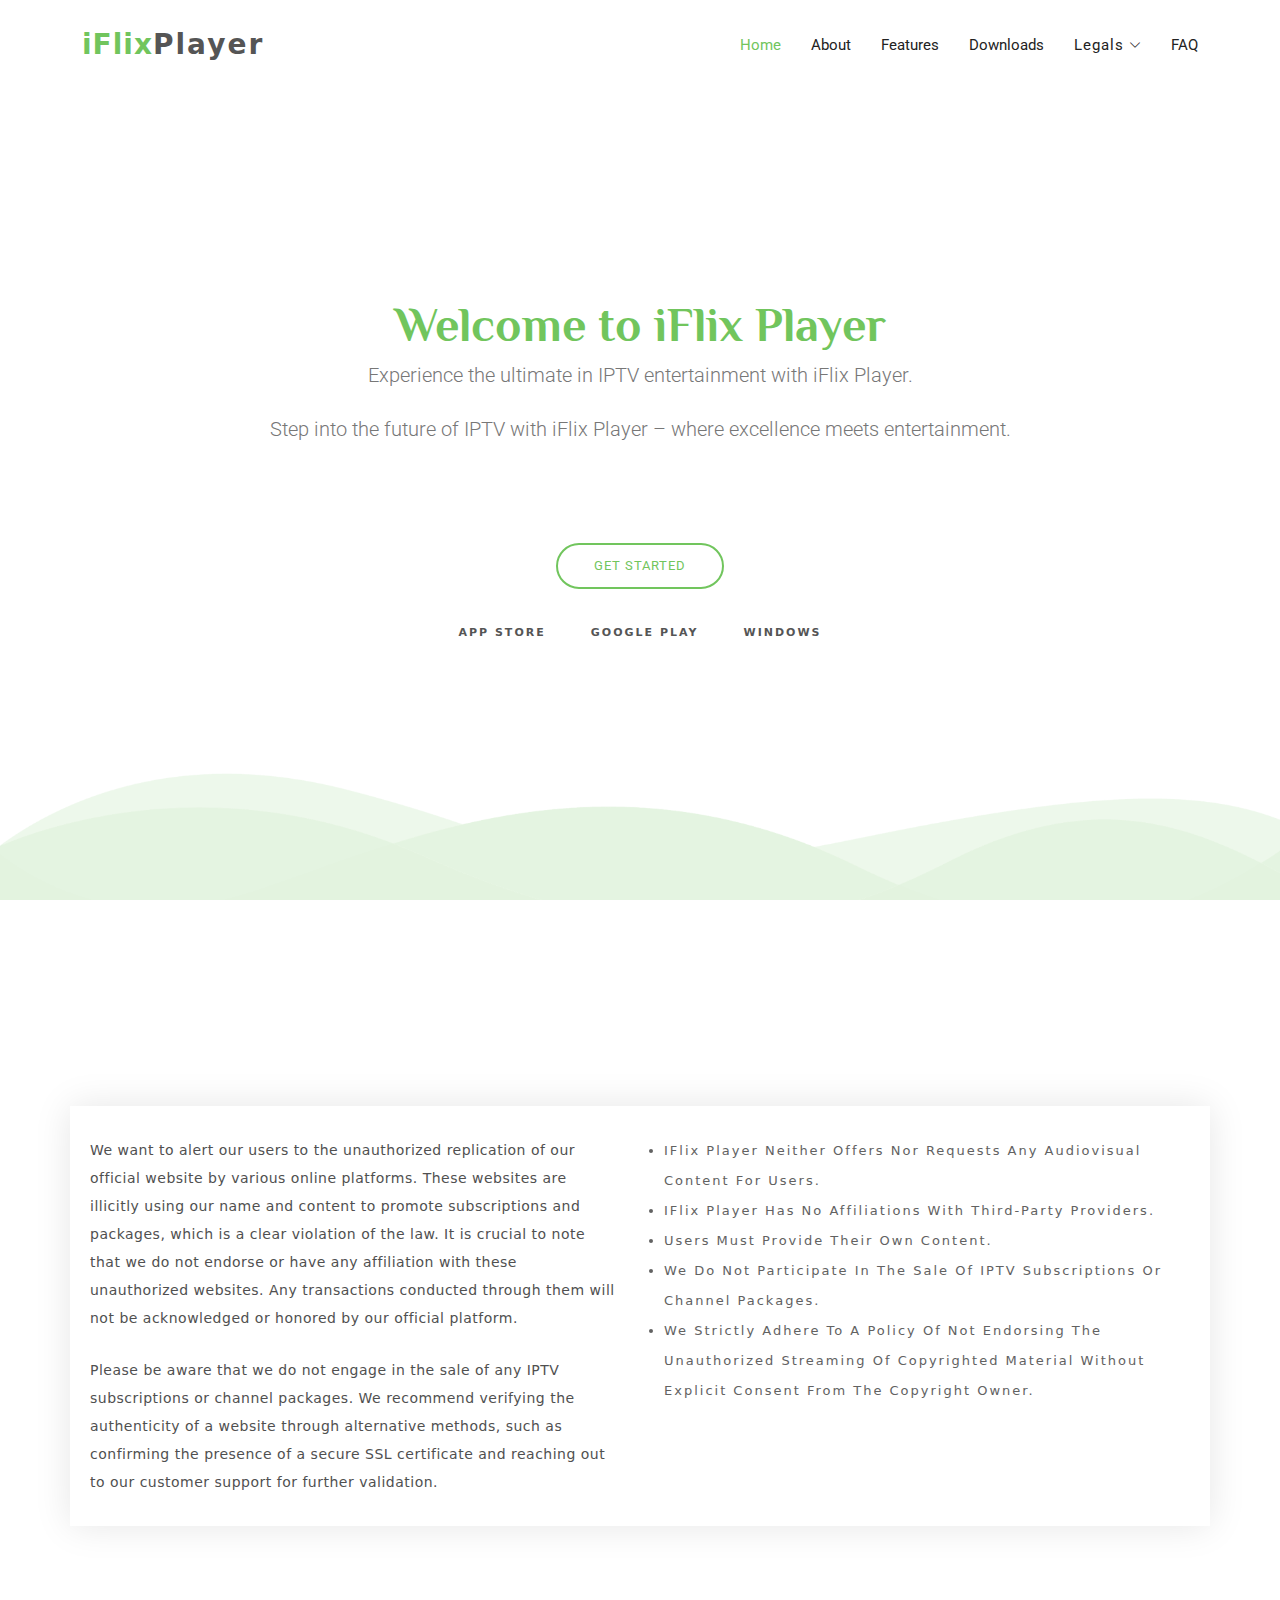
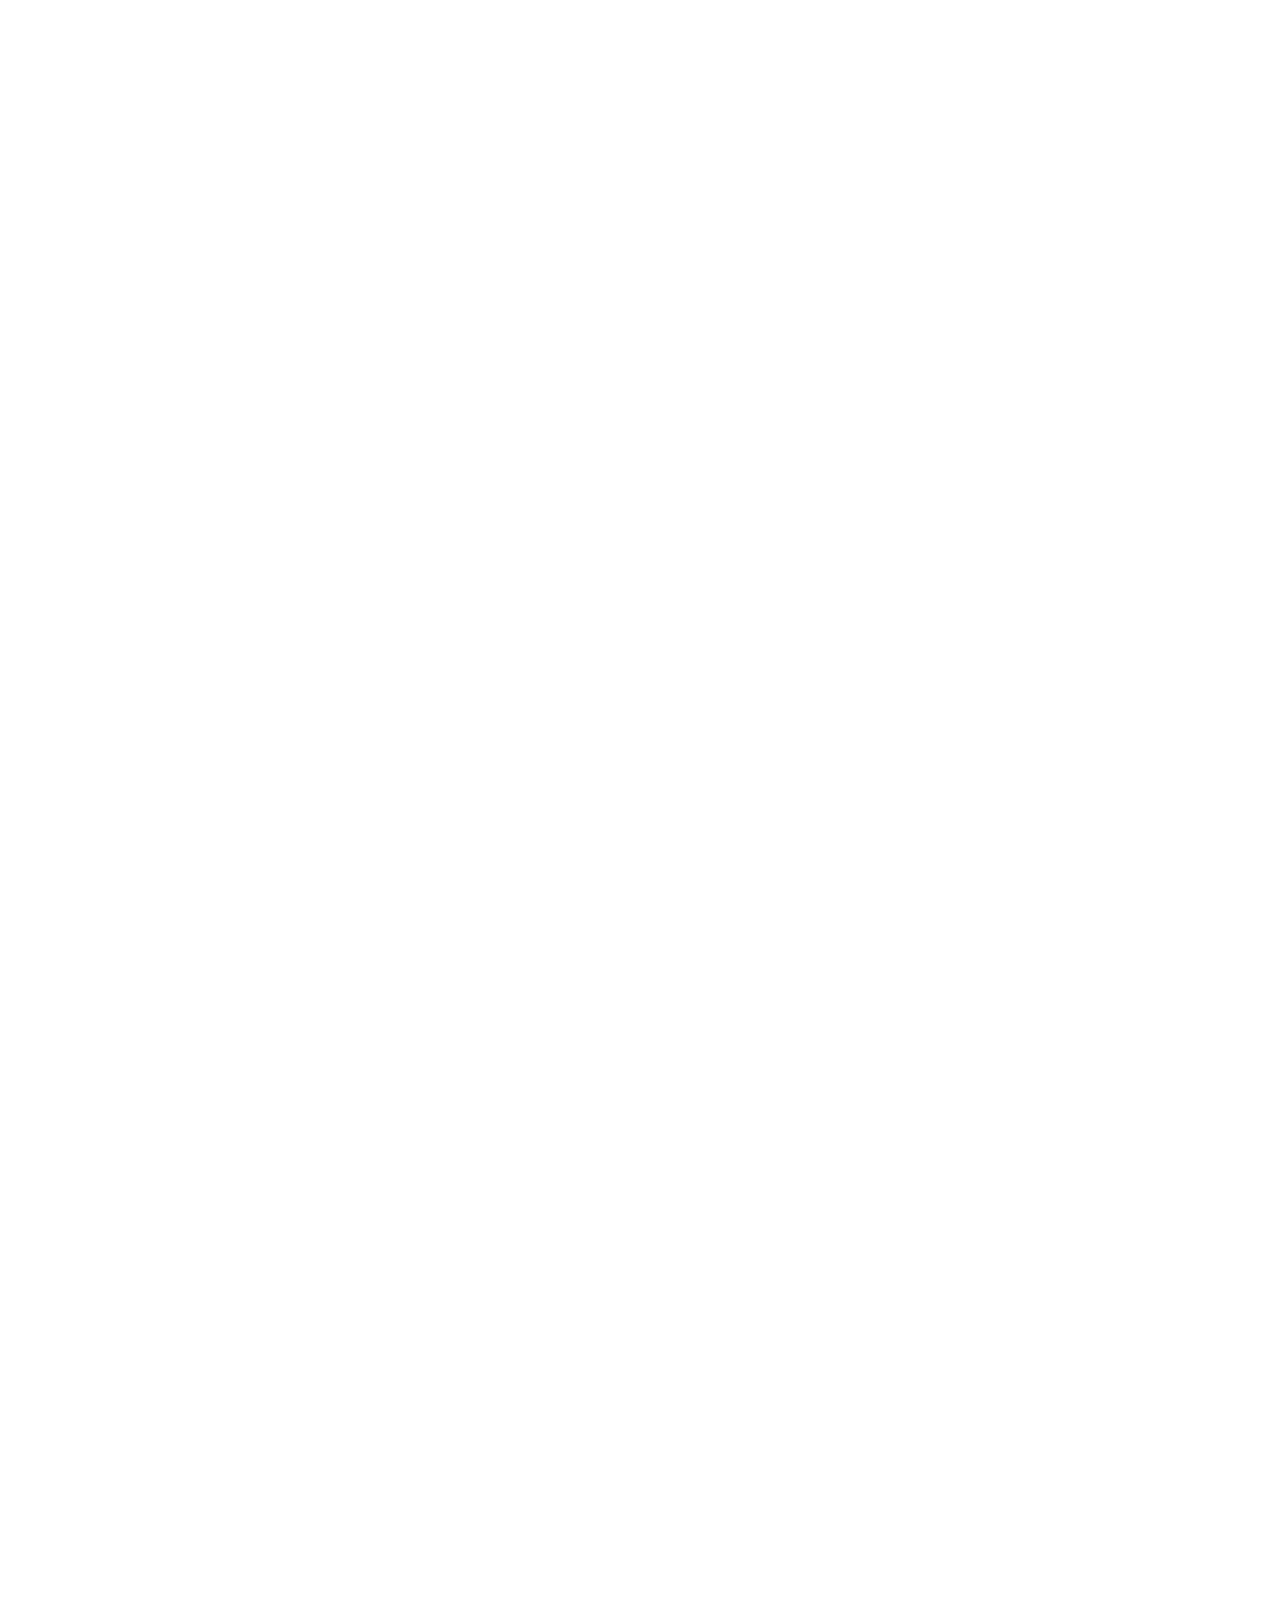
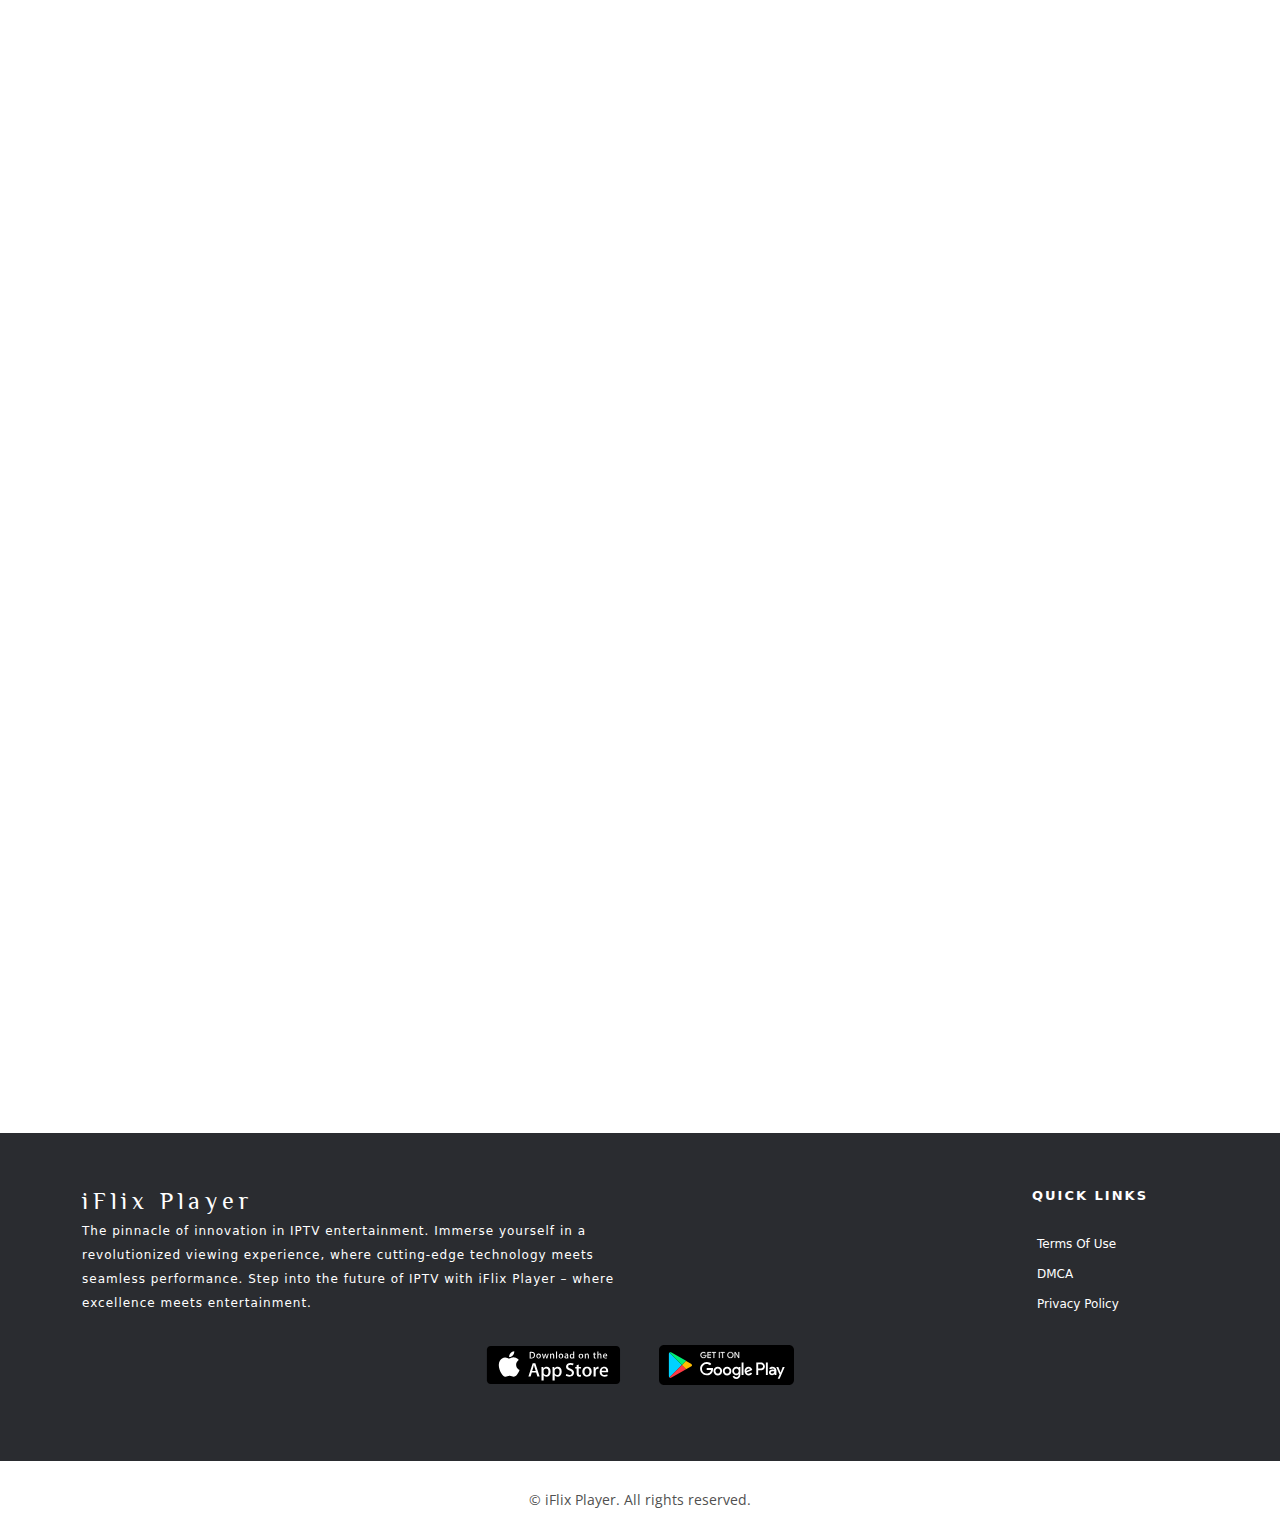
==== index.html @ ddbfe163 "initial" ====
<!DOCTYPE html>
<html lang="en">

<head>
  <meta charset="utf-8">
  <meta content="width=device-width, initial-scale=1.0" name="viewport">

  <title>iFlix Player</title>
  <meta content="" name="description">
  <meta content="iFlix Player, iStream" name="keywords">

  <!-- Favicons -->
  <link href="assets/img/favicon.png" rel="icon">
  <link href="assets/img/apple-touch-icon.png" rel="apple-touch-icon">

  <!-- Google Fonts -->
  <link
    href="https://fonts.googleapis.com/css?family=Open+Sans:300,300i,400,400i,700,700i|Roboto:100,300,400,500,700|Philosopher:400,400i,700,700i"
    rel="stylesheet">

  <!-- Vendor CSS Files -->
  <link href="assets/vendor/aos/aos.css" rel="stylesheet">
  <link href="assets/vendor/bootstrap/css/bootstrap.min.css" rel="stylesheet">
  <link href="assets/vendor/bootstrap-icons/bootstrap-icons.css" rel="stylesheet">
  <link href="assets/vendor/glightbox/css/glightbox.min.css" rel="stylesheet">
  <link href="assets/vendor/swiper/swiper-bundle.min.css" rel="stylesheet">


  <!-- Template Main CSS File -->
  <link href="assets/css/style.css" rel="stylesheet">
  <link href="assets/css/faq.css" rel="stylesheet">
  <link href="assets/css/download_button.css" rel="stylesheet">
  <link href="assets/css/disclaimer.css" rel="stylesheet">

  <!-- =======================================================
  * Template Name: iFlix Player
  * Updated: Sep 18 2023 with Bootstrap v5.3.2
  * Template URL: https://bootstrapmade.com/iFlix Player-bootstrap-landing-page-template/
  * Author: BootstrapMade.com
  * License: https://bootstrapmade.com/license/
  ======================================================== -->
</head>

<body>

  <!-- ======= Header ======= -->
  <header id="header" class="header fixed-top d-flex align-items-center">
    <div class="container d-flex align-items-center justify-content-between">

      <div id="logo">
        <h1><a href="index.html"><span>iFlix</span>Player</a></h1>
        <!-- Uncomment below if you prefer to use an image logo -->
        <!-- <a href="index.html"><img src="assets/img/logo.png" alt="" title="" /></a>-->
      </div>

      <nav id="navbar" class="navbar">
        <ul>
          <li><a class="nav-link scrollto active" href="#hero">Home</a></li>
          <li><a class="nav-link scrollto" href="#about-us">About</a></li>
          <li><a class="nav-link scrollto" href="#features">Features</a></li>
          <li><a class="nav-link scrollto" href="#downloads">Downloads</a></li>
          <li class="dropdown"><a href="#"><span>Legals</span> <i class="bi bi-chevron-down"></i></a>
            <ul>
              <li><a href="legal/terms.html">Terms and Conditions</a></li>
              <!-- <li class="dropdown"><a href="#"><span>Deep Drop Down</span> <i class="bi bi-chevron-right"></i></a>
                <ul>
                  <li><a href="#">Deep Drop Down 1</a></li>
                  <li><a href="#">Deep Drop Down 2</a></li>
                  <li><a href="#">Deep Drop Down 3</a></li>
                  <li><a href="#">Deep Drop Down 4</a></li>
                  <li><a href="#">Deep Drop Down 5</a></li>
                </ul>
              </li> -->
              <li><a href="legal/dmca.html">DMCA</a></li>
              <li><a href="legal/privacy_policy.html">Privacy Policy</a></li>
            </ul>
          </li>
          <li><a class="nav-link scrollto" href="#FAQs">FAQ</a></li>
        </ul>
        <i class="bi bi-list mobile-nav-toggle"></i>
      </nav><!-- .navbar -->

    </div>
  </header><!-- End Header -->

  <!-- ======= Hero Section ======= -->
  <section id="hero">
    <div class="hero-container" data-aos="fade-in">
      <h1>Welcome to iFlix Player</h1>
      <h2>Experience the ultimate in IPTV entertainment with iFlix Player.<br></h2>
      <!-- <img src="assets/img/hero-img.png" alt="Hero Imgs" data-aos="zoom-out" data-aos-delay="100"> -->
      <h2>Step into the future of IPTV with iFlix Player – where excellence meets entertainment.</h2>
      <br><br><br>
      <a href="#get-started" class="btn-get-started scrollto">Get Started</a>
      <div class="btns">
        <a href="#"><i class="fa fa-apple fa-3x"></i> App Store</a>
        <a href="#"><i class="fa fa-play fa-3x"></i> Google Play</a>
        <a href="#"><i class="fa fa-windows fa-3x"></i> windows</a>
      </div>
    </div>
  </section><!-- End Hero Section -->

  

  <main id="main">

<!-- ======= Disclaimer Section ======= -->
<section id="disclaimer" class="padd-section text-center">

  <div class="container" data-aos="fade-up">
    <div class="section-title text-center">

      <h2>DISCLAIMER</h2>

    </div>
  </div>

  <div class="container">
    <div class="row">

      <div class="w-full grid grid-cols-1 gap-5 md:grid-cols-2 lg:mt-8 dis1-block"  style="text-align: left;">
        <div>

          <!-- <img src="assets/img/svg/planet.svg" alt="img"> -->
          <p>We want to alert our users to the unauthorized replication of our official website by various online platforms. These websites are illicitly using our name and content to promote subscriptions and packages, which is a clear violation of the law. It is crucial to note that we do not endorse or have any affiliation with these unauthorized websites. Any transactions conducted through them will not be acknowledged or honored by our official platform.</p>
          <br>
          <p>
            <b>Please be aware that we do not engage in the sale of any IPTV subscriptions or channel packages. We recommend verifying the authenticity of a website through alternative methods, such as confirming the presence of a secure SSL certificate and reaching out to our customer support for further validation.</b>
          </p>

        </div>
        <div>

          <!-- <img src="assets/img/svg/planet.svg" alt="img"> -->
          <ul style="list-style: disc;">       
            <li>iFlix Player neither offers nor requests any audiovisual content for users.</li>
            <li>iFlix Player has no affiliations with third-party providers.           </li>
            <li>Users must provide their own content.</li>
            <li>We do not participate in the sale of IPTV subscriptions or Channel Packages.</li>
            <li>We strictly adhere to a policy of not endorsing the unauthorized streaming of copyrighted material without explicit consent from the copyright owner.</li>
          </ul>
        </div>
        
      </div>
      <!-- <div class="col-md-6 col-lg-6" data-aos="zoom-in" data-aos-delay="200">
        
      </div> -->

    </div>
  </div>

</section>
<!-- End Disclaimer Section -->
    





    <!-- ======= Get Started Section ======= -->
    <section id="get-started" class="padd-section text-center">

      <div class="container" data-aos="fade-up">
        <div class="section-title text-center">

          <h2>Why iFlix Player</h2>
          <p class="separator">Know why we are the Best in the business</p>

        </div>
      </div>

      <div class="container">
        <div class="row">

          <div class="col-md-6 col-lg-4" data-aos="zoom-in" data-aos-delay="100">
            <div class="feature-block">

              <img src="assets/img/svg/cloud.svg" alt="img">
              <h4>Cross-Platform</h4>
              <p>
                Seamlessly transition between devices with iFlix Player's cross-platform compatibility. Whether on your android or IOS, enjoy the convenience of accessing your IPTV content across a spectrum of devices.</p>

            </div>
          </div>

          <div class="col-md-6 col-lg-4" data-aos="zoom-in" data-aos-delay="200">
            <div class="feature-block">

              <img src="assets/img/svg/planet.svg" alt="img">
              <h4>user friendly interface</h4>
              <p>Tailored for effortless navigation and intuitive controls, our app ensures a seamless and enjoyable IPTV experience for users of all levels, making entertainment truly accessible at your fingertips.</p>

            </div>
          </div>

          <div class="col-md-6 col-lg-4" data-aos="zoom-in" data-aos-delay="300">
            <div class="feature-block">

              <img src="assets/img/svg/asteroid.svg" alt="img">
              <h4>Fast and Reliable</h4>
              <p>Enjoy swift access to your favorite content and seamless streaming, ensuring a consistently fast and dependable entertainment journey that never compromises on performance.</p>

            </div>
          </div>

        </div>
      </div>

    </section>
    <!-- End Get Started Section -->

    <!-- ======= About Us Section ======= -->
    <!-- <section id="about-us" class="about-us padd-section">
      <div class="container" data-aos="fade-up">
        <div class="row justify-content-center">

          <div class="col-md-5 col-lg-3">
            <img src="assets/img/about-img.png" alt="About" data-aos="zoom-in" data-aos-delay="100">
          </div>

          <div class="col-md-7 col-lg-5">
            <div class="about-content" data-aos="fade-left" data-aos-delay="100">

              <h2><span>iFlix Player</span>UI Design Mobile </h2>
              <p>Consectetur adipiscing elit, sed do eiusmod tempor incididunt ut labore et dolore magna aliqua. Ut enim
                ad minim veniam, quis nostrud exercitation ullamco laboris nisi ut aliquip ex ea commodo consequat
              </p>

              <ul class="list-unstyled">
                <li><i class="vi bi-chevron-right"></i>Creative Design</li>
                <li><i class="vi bi-chevron-right"></i>Retina Ready</li>
                <li><i class="vi bi-chevron-right"></i>Easy to Use</li>
                <li><i class="vi bi-chevron-right"></i>Unlimited Features</li>
                <li><i class="vi bi-chevron-right"></i>Unlimited Features</li>
              </ul>

            </div>
          </div>

        </div>
      </div>
    </section> -->
    <!-- End About Us Section -->

    <!-- ======= Features Section ======= -->
    <section id="features" class="padd-section text-center">

      <div class="container" data-aos="fade-up">
        <div class="section-title text-center">
          <h2>Features</h2>
          <p class="separator">Discover why iFlix Player stands out as the premier choice for your IPTV needs.</p>
        </div>

        <div class="row" data-aos="fade-up" data-aos-delay="100">

          <div class="col-md-6 col-lg-3">
            <div class="feature-block">
              <img src="assets/img/svg/paint-palette.svg" alt="img">
              <h4>creative design</h4>
              <p>Immerse yourself in the epitome of creativity with iFlix Player's innovative and visually stunning design, enhancing your IPTV experience with a touch of aesthetic brilliance.</p>
            </div>
          </div>

          <div class="col-md-6 col-lg-3">
            <div class="feature-block">
              <img src="assets/img/svg/design-tool.svg" alt="img">
              <h4>User-Friendly Interface</h4>
              <p>Designed with user-friendly interfaces and intuitive controls to ensure that navigating through your favorite IPTV content is effortlessly enjoyable for users of all levels.</p>
            </div>
          </div>

          <div class="col-md-6 col-lg-3">
            <div class="feature-block">
              <img src="assets/img/svg/asteroid.svg" alt="img">
              <h4>Master Search</h4>
              <p>Unleash the power of convenience with iFlix Player's Master Search feature, empowering users to effortlessly discover and access their preferred IPTV content with precision.</p>
            </div>
          </div>

          <div class="col-md-6 col-lg-3">
            <div class="feature-block">
              <img src="assets/img/svg/asteroid.svg" alt="img">
              <h4>Parental Control</h4>
              <p>
                Allowing users to tailor their IPTV experience by managing and securing content access, ensuring a safe and family-friendly viewing environment.</p>
            </div>
          </div>

          <div class="col-md-6 col-lg-3">
            <div class="feature-block">
              <img src="assets/img/svg/cloud-computing.svg" alt="img">
              <h4>Auto-Resume</h4>
              <p>Ensuring seamless transitions and picking up right where you left off, making your IPTV journey effortlessly continuous and hassle-free.</p>
            </div>
          </div>

          <div class="col-md-6 col-lg-3">
            <div class="feature-block">
              <img src="assets/img/svg/pixel.svg" alt="img">
              <h4>Perfect updates</h4>
              <p>Elevate your IPTV experience as we continuously enhance features, performance.</p>
            </div>
          </div>

          <div class="col-md-6 col-lg-3">
            <div class="feature-block">
              <img src="assets/img/svg/code.svg" alt="img">
              <h4>Security and Privacy</h4>
              <p>Our app prioritizes the protection of your personal information, ensuring a secure and private environment for your viewing pleasure.</p>
            </div>
          </div>
          
          <div class="col-md-6 col-lg-3">
            <div class="feature-block">
              <img src="assets/img/svg/code.svg" alt="img">
              <h4>Download/Offline</h4>
              <p>Effortlessly save your favorite IPTV content for offline enjoyment, putting you in control of your entertainment anytime, anywhere.</p>
            </div>
          </div>

        </div>
      </div>
    </section>
    <!-- End Features Section -->

    <!-- ======= Screenshots Section ======= -->
    <!-- <section id="screenshots" class="padd-section text-center">

      <div class="container" data-aos="fade-up">
        <div class="section-title text-center">
          <h2>App Gallery</h2>
          <p class="separator">Integer cursus bibendum augue ac cursus .</p>
        </div>

        <div class="screens-slider swiper">
          <div class="swiper-wrapper align-items-center">
            <div class="swiper-slide"><img src="assets/img/screen/1.jpg" class="img-fluid" alt=""></div>
            <div class="swiper-slide"><img src="assets/img/screen/2.jpg" class="img-fluid" alt=""></div>
            <div class="swiper-slide"><img src="assets/img/screen/3.jpg" class="img-fluid" alt=""></div>
            <div class="swiper-slide"><img src="assets/img/screen/4.jpg" class="img-fluid" alt=""></div>
            <div class="swiper-slide"><img src="assets/img/screen/5.jpg" class="img-fluid" alt=""></div>
            <div class="swiper-slide"><img src="assets/img/screen/6.jpg" class="img-fluid" alt=""></div>
            <div class="swiper-slide"><img src="assets/img/screen/7.jpg" class="img-fluid" alt=""></div>
            <div class="swiper-slide"><img src="assets/img/screen/8.jpg" class="img-fluid" alt=""></div>
          </div>
          <div class="swiper-pagination"></div>
        </div>
      </div>

    </section> -->
    <!-- End Screenshots Section -->

    <!-- ======= Download Section ======= -->
    <section id="downloads" class="text-center">
      <div class="container-fluid container-full" data-aos="zoom-in">
        <div class="section-title text-center">
          <h2>DOWNLOADS</h2>
        </div>
        <main class=os_iOS-or-os_Android>


          <section class=btns_cnt-downloads>

            
              
        

            

            <a class=dwnld_lnk-apple href="">
              <div class="feature-block">
                <img src="assets/img/app-store.png" alt="img" width="110" height="110">
                <h4>IOS</h4>
              </div>
            </a>

            <a class=dwnld_lnk-android href="">
              <div class="feature-block">
                <img src="assets/img/game.png" alt="img" width="110" height="110" >
                <h4>Android</h4>
              </div>
            </a>

          </section>
        </main>

        <svg class=visually-hidden id=buttons-appStore-googlePlay>
          <defs>

            <symbol id="btn_appStore" width="135" height="40" fill="#FFF" viewBox="0 0 135 40">

              <path fill="#000"
                d="M134.03 35.27c0 2.1-1.7 3.83-3.83 3.83H4.73C2.6 39.1.9 37.38.9 35.27V4.72C.9 2.62 2.6.9 4.72.9H130.2c2.12 0 3.83 1.7 3.83 3.83v30.54z">
              </path>

              <path
                d="M30.13 19.78c-.03-3.22 2.64-4.8 2.76-4.86-1.53-2.2-3.87-2.5-4.7-2.53-1.96-.23-3.87 1.16-4.87 1.16-1.03 0-2.57-1.16-4.23-1.12-2.13.03-4.13 1.27-5.23 3.2-2.27 3.9-.58 9.68 1.6 12.85 1.08 1.54 2.35 3.3 4 3.22 1.63-.07 2.24-1.04 4.2-1.04 1.95 0 2.52 1.03 4.2 1 1.75-.04 2.85-1.57 3.9-3.14 1.25-1.78 1.76-3.53 1.78-3.62-.04-.02-3.4-1.3-3.42-5.16zm-3.2-9.48c.87-1.1 1.47-2.57 1.3-4.08-1.26.05-2.84.87-3.75 1.94-.8.94-1.53 2.5-1.34 3.94 1.42.1 2.88-.72 3.8-1.8zM53.65 31.5h-2.28l-1.24-3.9H45.8l-1.18 3.9h-2.2l4.27-13.3h2.63l4.3 13.3zm-3.9-5.55l-1.12-3.47c-.12-.35-.34-1.2-.67-2.5h-.04c-.13.56-.34 1.4-.63 2.5l-1.13 3.48h3.58zm14.9.65c0 1.62-.43 2.9-1.3 3.86-.8.84-1.78 1.26-2.95 1.26-1.27 0-2.17-.45-2.73-1.36h-.04v5.05H55.5V25.1c0-1.03-.03-2.08-.08-3.16h1.88l.12 1.53h.04c.7-1.15 1.8-1.72 3.23-1.72 1.12 0 2.06.46 2.82 1.35.75.9 1.13 2.08 1.13 3.54zm-2.16.07c0-.94-.23-1.7-.65-2.3-.46-.65-1.08-.96-1.86-.96-.53 0-1 .2-1.44.54-.43.35-.7.8-.84 1.37-.06.28-.1.5-.1.66v1.6c0 .7.22 1.3.65 1.77s.98.72 1.66.72c.8 0 1.43-.3 1.88-.92.46-.62.68-1.44.68-2.45zm13.2-.07c0 1.62-.44 2.9-1.33 3.86-.78.84-1.77 1.26-2.94 1.26-1.26 0-2.17-.45-2.72-1.36h-.02v5.05h-2.13V25.1c0-1.03-.03-2.08-.08-3.16h1.87l.12 1.53h.04c.7-1.15 1.78-1.72 3.23-1.72 1.13 0 2.08.46 2.84 1.35.75.9 1.13 2.08 1.13 3.54zm-2.17.07c0-.94-.2-1.7-.64-2.3-.48-.65-1.1-.96-1.87-.96-.53 0-1 .2-1.43.54-.42.35-.7.8-.83 1.37-.07.28-.1.5-.1.66v1.6c0 .7.2 1.3.64 1.77.45.48 1 .72 1.7.72.8 0 1.42-.3 1.87-.92.44-.62.67-1.44.67-2.45zm14.5 1.1c0 1.13-.4 2.05-1.17 2.77-.87.77-2.08 1.16-3.63 1.16-1.43 0-2.58-.28-3.45-.83l.5-1.78c.93.55 1.96.83 3.08.83.8 0 1.43-.18 1.88-.54.44-.37.67-.86.67-1.46 0-.54-.17-1-.54-1.37-.36-.37-.98-.7-1.83-1.03-2.33-.87-3.5-2.14-3.5-3.8 0-1.1.4-2 1.23-2.7.8-.7 1.9-1.05 3.26-1.05 1.22 0 2.22.2 3.03.62L87 20.37c-.76-.4-1.6-.6-2.55-.6-.75 0-1.34.17-1.76.54-.38.35-.55.75-.55 1.23 0 .52.2.96.6 1.3.36.32 1 .66 1.94 1.03 1.14.46 2 1 2.52 1.62.54.6.8 1.38.8 2.3zm7.07-4.27h-2.36v4.67c0 1.18.4 1.77 1.24 1.77.38 0 .7-.03.95-.1l.06 1.62c-.44.16-1 .24-1.68.24-.84 0-1.5-.26-1.98-.77-.47-.5-.7-1.38-.7-2.6V23.5h-1.4v-1.6h1.4v-1.74l2.1-.63v2.4h2.34v1.6zm10.6 3.13c0 1.47-.43 2.68-1.27 3.63-.9.97-2.06 1.46-3.52 1.46-1.4 0-2.5-.47-3.34-1.4s-1.26-2.1-1.26-3.53c0-1.5.42-2.73 1.3-3.68.85-.94 2-1.42 3.47-1.42 1.4 0 2.54.48 3.4 1.4.8.92 1.22 2.1 1.22 3.53zm-2.22.07c0-.9-.2-1.65-.57-2.28-.43-.77-1.07-1.15-1.9-1.15-.85 0-1.5.38-1.95 1.15-.4.63-.57 1.4-.57 2.32 0 .88.18 1.64.57 2.27.46.8 1.1 1.17 1.93 1.17.82 0 1.46-.4 1.92-1.17.38-.65.58-1.42.58-2.3zm9.14-2.92c-.2-.04-.44-.06-.67-.06-.75 0-1.33.3-1.74.85-.33.5-.5 1.14-.5 1.9v5.03h-2.14l.02-6.57c0-1.1-.03-2.1-.08-3.02h1.84l.08 1.86h.06c.23-.64.58-1.14 1.07-1.53.47-.34.98-.5 1.54-.5.17 0 .35 0 .5.03v2.03zm9.54 2.47c0 .38-.03.7-.08.97h-6.4c.03.95.34 1.67.93 2.17.56.43 1.26.65 2.1.65.96 0 1.8-.15 2.6-.45l.33 1.5c-.9.38-1.98.58-3.2.58-1.5 0-2.67-.44-3.52-1.3-.84-.9-1.26-2.06-1.26-3.54 0-1.44.4-2.65 1.18-3.6.84-1.03 1.96-1.55 3.37-1.55 1.37 0 2.42.5 3.13 1.52.57.82.86 1.82.86 3.02zm-2.04-.55c.02-.63-.12-1.18-.4-1.64-.38-.6-.95-.9-1.7-.9-.7 0-1.27.3-1.7.88-.36.46-.57 1-.64 1.66h4.44zM49.05 10c0 1.2-.35 2.07-1.06 2.67-.67.55-1.6.82-2.8.82-.6 0-1.1-.05-1.53-.1V7c.55-.1 1.15-.13 1.8-.13 1.15 0 2 .25 2.6.74.64.57.97 1.37.97 2.4zm-1.1.04c0-.76-.2-1.35-.6-1.76-.42-.4-1-.6-1.78-.6-.33 0-.6 0-.85.06v4.9l.7.02c.8 0 1.43-.23 1.87-.67s.64-1.1.64-1.97zm6.95 1c0 .72-.2 1.32-.6 1.78-.45.48-1.02.72-1.74.72-.7 0-1.24-.23-1.65-.7-.4-.45-.6-1.03-.6-1.72 0-.73.2-1.33.64-1.8s1-.7 1.7-.7 1.26.23 1.68.7c.4.44.6 1 .6 1.72zm-1.08.03c0-.43-.1-.8-.28-1.12-.22-.37-.53-.56-.94-.56-.42 0-.74.17-.96.54-.2.3-.28.7-.28 1.14 0 .43.1.8.28 1.1.23.4.54.57.95.57.4 0 .7-.2.92-.57.2-.32.3-.7.3-1.13zm8.95-2.35l-1.48 4.7h-.98l-.6-2.03c-.17-.54-.3-1.04-.4-1.55-.1.52-.23 1.03-.4 1.53l-.64 2.03h-.98l-1.38-4.7H57l.55 2.24c.12.53.23 1.03.32 1.5.1-.38.22-.88.4-1.5l.67-2.24h.86l.64 2.2c.15.54.28 1.06.38 1.55h.02c.08-.48.18-1 .32-1.55l.58-2.2h1.02zm5.43 4.7h-1.05v-2.7c0-.82-.32-1.23-.95-1.23-.3 0-.56.1-.76.32-.2.23-.3.5-.3.8v2.8H64.1v-3.36c0-.42 0-.87-.03-1.35H65l.04.74h.03c.12-.22.3-.4.54-.56.3-.2.6-.28.97-.28.44 0 .8.14 1.1.43.36.35.54.87.54 1.56v2.82zm2.9 0h-1.06V6.57h1.05v6.87zm6.16-2.38c0 .72-.2 1.32-.62 1.78-.44.48-1 .72-1.73.72-.67 0-1.22-.23-1.63-.7-.4-.45-.62-1.03-.62-1.72 0-.73.2-1.33.64-1.8s1-.7 1.7-.7 1.25.23 1.67.7c.4.44.6 1 .6 1.72zm-1.1.03c0-.43-.08-.8-.27-1.12-.24-.37-.55-.56-.96-.56-.42 0-.74.17-.96.54-.2.3-.3.7-.3 1.14 0 .43.1.8.3 1.1.22.4.53.57.94.57.4 0 .7-.2.94-.57.2-.32.3-.7.3-1.13zm6.17 2.36h-.94l-.1-.54h-.03c-.32.4-.78.63-1.38.63-.45 0-.8-.14-1.08-.43-.25-.24-.37-.57-.37-.95 0-.57.24-1 .72-1.32.5-.3 1.16-.45 2.04-.44v-.1c0-.63-.32-.94-.97-.94-.47 0-.88.12-1.23.35l-.2-.7c.43-.25.97-.4 1.6-.4 1.24 0 1.86.66 1.86 1.96v1.74c0 .48.02.85.07 1.13zm-1.1-1.62v-.7c-1.14-.02-1.72.3-1.72.95 0 .24.08.43.2.55.15.1.33.17.53.17.23 0 .45-.07.64-.2.2-.16.32-.35.37-.57v-.2zm7.05 1.63h-.93l-.04-.75c-.3.57-.8.86-1.53.86-.57 0-1.04-.22-1.4-.67s-.58-1.02-.58-1.73c0-.77.2-1.4.6-1.86.4-.44.88-.66 1.46-.66.63 0 1.08.22 1.33.64v-2.7h1.06v5.6c0 .46 0 .88.03 1.27zm-1.08-1.98v-.8c0-.13 0-.24-.03-.32-.06-.25-.2-.46-.38-.64-.2-.2-.45-.27-.7-.27-.4 0-.7.15-.94.46-.22.3-.34.7-.34 1.2 0 .45.1.83.32 1.12.23.3.54.47.92.47.34 0 .62-.14.83-.4.2-.24.3-.53.3-.87zm10.05-.4c0 .7-.2 1.3-.62 1.77-.44.48-1 .72-1.73.72-.7 0-1.24-.23-1.65-.7-.4-.45-.62-1.03-.62-1.72 0-.73.2-1.33.64-1.8s1-.7 1.7-.7 1.26.23 1.68.7c.4.44.6 1 .6 1.72zm-1.1.02c0-.43-.08-.8-.27-1.12-.22-.37-.53-.56-.94-.56-.42 0-.74.17-.96.54-.2.3-.28.7-.28 1.14 0 .43.1.8.28 1.1.23.4.54.57.95.57.4 0 .7-.2.94-.57.2-.32.3-.7.3-1.13zm6.73 2.36h-1.04v-2.7c0-.83-.32-1.24-.96-1.24-.3 0-.56.1-.75.32s-.3.5-.3.8v2.8H98.8v-3.36c0-.42-.02-.87-.05-1.35h.92l.05.74h.03c.12-.22.3-.4.54-.56.27-.2.6-.28.93-.28.44 0 .8.14 1.1.43.36.35.54.87.54 1.56v2.82zm7.06-3.93h-1.16v2.3c0 .58.2.87.6.87.2 0 .36-.02.48-.05l.03.8c-.23.07-.5.1-.84.1-.4 0-.73-.12-.97-.37s-.36-.67-.36-1.27V9.5h-.68v-.78h.68v-.87l1.03-.3v1.17h1.16v.78zm5.54 3.93h-1.05v-2.68c0-.84-.3-1.26-.94-1.26-.5-.03-.84.22-1 .7-.06.1-.07.24-.07.4v2.82h-1.05V6.56h1.04V9.4h.02c.33-.52.8-.78 1.4-.78.45 0 .8.14 1.1.43.35.35.52.88.52 1.58v2.8zm5.72-2.58c0 .2 0 .35-.03.48h-3.15c.02.46.17.82.46 1.06.27.2.6.3 1.03.3.48 0 .9-.06 1.3-.2l.15.72c-.44.2-.97.3-1.58.3-.73 0-1.3-.22-1.72-.65-.42-.43-.62-1-.62-1.74 0-.7.2-1.3.58-1.77.4-.5.96-.76 1.66-.76.67 0 1.2.27 1.54.77.27.4.4.9.4 1.48zm-1-.27c0-.3-.05-.58-.2-.8-.18-.3-.46-.44-.83-.44-.34 0-.62.14-.83.43-.18.22-.28.5-.32.8h2.2z">
              </path>
            </symbol>

            <symbol id="btn_googlePlay" viewBox="0 0 135 40">

              <path d="M130 40H5c-2.8 0-5-2.2-5-5V5c0-2.8 2.2-5 5-5h125c2.8 0 5 2.2 5 5v30c0 2.7-2.2 5-5 5z"></path>

              <path style="fill:#fff;stroke:#fff;stroke-width:0.2;stroke-miterlimit:10;"
                d="M47.4 10.2c0 .8-.2 1.5-.7 2-.6.6-1.3.9-2.2.9s-1.6-.3-2.2-.9c-.6-.6-.9-1.3-.9-2.2s.3-1.6.9-2.2c.6-.6 1.3-.9 2.2-.9.4 0 .8.1 1.2.3.4.2.7.4.9.7l-.5.5c-.4-.5-.9-.7-1.6-.7-.6 0-1.2.2-1.6.7-.5.4-.7 1-.7 1.7s.2 1.3.7 1.7 1 .7 1.6.7c.7 0 1.2-.2 1.7-.7.3-.3.5-.7.5-1.2h-2.2v-.7h2.9v.3zM52 7.7h-2.7v1.9h2.5v.7h-2.5v1.9H52v.8h-3.5V7H52v.7zm3.3 5.3h-.8V7.7h-1.7V7H57v.7h-1.7V13zm4.6 0V7h.8v6h-.8zm4.2 0h-.8V7.7h-1.7V7h4.1v.7H64l.1 5.3zm9.5-.8c-.6.6-1.3.9-2.2.9-.9 0-1.6-.3-2.2-.9s-.9-1.3-.9-2.2.3-1.6.9-2.2 1.3-.9 2.2-.9c.9 0 1.6.3 2.2.9s.9 1.3.9 2.2-.3 1.6-.9 2.2zm-3.8-.5c.4.4 1 .7 1.6.7s1.2-.2 1.6-.7c.4-.4.7-1 .7-1.7s-.2-1.3-.7-1.7c-.4-.4-1-.7-1.6-.7s-1.2.2-1.6.7c-.4.4-.7 1-.7 1.7s.2 1.3.7 1.7zm5.8 1.3V7h.9l2.9 4.7V7h.8v6h-.8l-3.1-4.9V13h-.7z">
              </path>

              <path fill="#fff"
                d="M68.1 21.8c-2.4 0-4.3 1.8-4.3 4.3 0 2.4 1.9 4.3 4.3 4.3s4.3-1.8 4.3-4.3c0-2.6-1.9-4.3-4.3-4.3zm0 6.8c-1.3 0-2.4-1.1-2.4-2.6s1.1-2.6 2.4-2.6 2.4 1 2.4 2.6c0 1.5-1.1 2.6-2.4 2.6zm-9.3-6.8c-2.4 0-4.3 1.8-4.3 4.3 0 2.4 1.9 4.3 4.3 4.3s4.3-1.8 4.3-4.3c0-2.6-1.9-4.3-4.3-4.3zm0 6.8c-1.3 0-2.4-1.1-2.4-2.6s1.1-2.6 2.4-2.6 2.4 1 2.4 2.6c0 1.5-1.1 2.6-2.4 2.6zm-11.1-5.5v1.8H52c-.1 1-.5 1.8-1 2.3-.6.6-1.6 1.3-3.3 1.3-2.7 0-4.7-2.1-4.7-4.8s2.1-4.8 4.7-4.8c1.4 0 2.5.6 3.3 1.3l1.3-1.3c-1.1-1-2.5-1.8-4.5-1.8-3.6 0-6.7 3-6.7 6.6s3.1 6.6 6.7 6.6c2 0 3.4-.6 4.6-1.9 1.2-1.2 1.6-2.9 1.6-4.2 0-.4 0-.8-.1-1.1h-6.2zm45.4 1.4c-.4-1-1.4-2.7-3.6-2.7s-4 1.7-4 4.3c0 2.4 1.8 4.3 4.2 4.3 1.9 0 3.1-1.2 3.5-1.9l-1.4-1c-.5.7-1.1 1.2-2.1 1.2s-1.6-.4-2.1-1.3l5.7-2.4-.2-.5zm-5.8 1.4c0-1.6 1.3-2.5 2.2-2.5.7 0 1.4.4 1.6.9l-3.8 1.6zM82.6 30h1.9V17.5h-1.9V30zm-3-7.3c-.5-.5-1.3-1-2.3-1-2.1 0-4.1 1.9-4.1 4.3s1.9 4.2 4.1 4.2c1 0 1.8-.5 2.2-1h.1v.6c0 1.6-.9 2.5-2.3 2.5-1.1 0-1.9-.8-2.1-1.5l-1.6.7c.5 1.1 1.7 2.5 3.8 2.5 2.2 0 4-1.3 4-4.4V22h-1.8v.7zm-2.2 5.9c-1.3 0-2.4-1.1-2.4-2.6s1.1-2.6 2.4-2.6 2.3 1.1 2.3 2.6-1 2.6-2.3 2.6zm24.4-11.1h-4.5V30h1.9v-4.7h2.6c2.1 0 4.1-1.5 4.1-3.9s-2-3.9-4.1-3.9zm.1 6h-2.7v-4.3h2.7c1.4 0 2.2 1.2 2.2 2.1-.1 1.1-.9 2.2-2.2 2.2zm11.5-1.8c-1.4 0-2.8.6-3.3 1.9l1.7.7c.4-.7 1-.9 1.7-.9 1 0 1.9.6 2 1.6v.1c-.3-.2-1.1-.5-1.9-.5-1.8 0-3.6 1-3.6 2.8 0 1.7 1.5 2.8 3.1 2.8 1.3 0 1.9-.6 2.4-1.2h.1v1h1.8v-4.8c-.2-2.2-1.9-3.5-4-3.5zm-.2 6.9c-.6 0-1.5-.3-1.5-1.1 0-1 1.1-1.3 2-1.3.8 0 1.2.2 1.7.4-.2 1.2-1.2 2-2.2 2zm10.5-6.6l-2.1 5.4h-.1l-2.2-5.4h-2l3.3 7.6-1.9 4.2h1.9l5.1-11.8h-2zm-16.8 8h1.9V17.5h-1.9V30z">
              </path>

              <path fill="#00D2FF" d="M10.4 7.5c-.3.3-.5.8-.5 1.4V31c0 .6.2 1.1.5 1.4l.1.1 12.4-12.4v-.2L10.4 7.5z">
              </path>

              <path fill="#FFBD00" d="M27 24.3l-4.1-4.1v-.3l4.1-4.1.1.1 4.9 2.8c1.4.8 1.4 2.1 0 2.9l-5 2.7z"></path>

              <path fill="#FF3A44" d="M27.1 24.2L22.9 20 10.4 32.5c.5.5 1.2.5 2.1.1l14.6-8.4"></path>

              <path fill="#00F076" d="M27.1 15.8L12.5 7.5c-.9-.5-1.6-.4-2.1.1L22.9 20l4.2-4.2z"></path>

            </symbol>

          </defs>
        </svg>




    </section>
    <!-- End Video Section -->

    <!-- ======= Team Section ======= -->
    <!-- <section id="team" class="padd-section text-center">

      <div class="container" data-aos="fade-up">
        <div class="section-title text-center">

          <h2>Team Member</h2>
          <p class="separator">Integer cursus bibendum augue ac cursus .</p>
        </div>

        <div class="row">

          <div class="col-md-6 col-md-4 col-lg-3" data-aos="zoom-in" data-aos-delay="100">
            <div class="team-block bottom">
              <img src="assets/img/team/1.jpg" class="img-responsive" alt="img">
              <div class="team-content">
                <ul class="list-unstyled">
                  <li><a href="#"><i class="bi bi-facebook"></i></a></li>
                  <li><a href="#"><i class="bi bi-twitter"></i></a></li>
                  <li><a href="#"><i class="bi bi-linkedin"></i></a></li>
                </ul>
                <span>manager</span>
                <h4>Kimberly Tran</h4>
              </div>
            </div>
          </div>

          <div class="col-md-6 col-md-4 col-lg-3" data-aos="zoom-in" data-aos-delay="200">
            <div class="team-block bottom">
              <img src="assets/img/team/2.jpg" class="img-responsive" alt="img">
              <div class="team-content">
                <ul class="list-unstyled">
                  <li><a href="#"><i class="bi bi-facebook"></i></a></li>
                  <li><a href="#"><i class="bi bi-twitter"></i></a></li>
                  <li><a href="#"><i class="bi bi-linkedin"></i></a></li>
                </ul>
                <span>manager</span>
                <h4>Kimberly Tran</h4>
              </div>
            </div>
          </div>

          <div class="col-md-6 col-md-4 col-lg-3" data-aos="zoom-in" data-aos-delay="300">
            <div class="team-block bottom">
              <img src="assets/img/team/3.jpg" class="img-responsive" alt="img">
              <div class="team-content">
                <ul class="list-unstyled">
                  <li><a href="#"><i class="bi bi-facebook"></i></a></li>
                  <li><a href="#"><i class="bi bi-twitter"></i></a></li>
                  <li><a href="#"><i class="bi bi-linkedin"></i></a></li>
                </ul>
                <span>manager</span>
                <h4>Kimberly Tran</h4>
              </div>
            </div>
          </div>

          <div class="col-md-6 col-md-4 col-lg-3" data-aos="zoom-in" data-aos-delay="400">
            <div class="team-block bottom">
              <img src="assets/img/team/4.jpg" class="img-responsive" alt="img">
              <div class="team-content">
                <ul class="list-unstyled">
                  <li><a href="#"><i class="bi bi-facebook"></i></a></li>
                  <li><a href="#"><i class="bi bi-twitter"></i></a></li>
                  <li><a href="#"><i class="bi bi-linkedin"></i></a></li>
                </ul>
                <span>manager</span>
                <h4>Kimberly Tran</h4>
              </div>
            </div>
          </div>

        </div>
      </div>
    </section> -->
    <!-- End Team Section -->

    <!-- ======= Testimonials Section ======= -->
    <!-- <section id="testimonials" class="padd-section text-center">
      <div class="container" data-aos="fade-up">
        <div class="row justify-content-center">

          <div class="col-md-8">

            <div class="testimonials-content">
              <div id="carousel-example-generic" class="carousel slide" data-bs-ride="carousel">

                <div class="carousel-inner" role="listbox">

                  <div class="carousel-item  active">
                    <div class="top-top">

                      <h2>Our Users Speack volumes us</h2>
                      <p>Lorem Ipsum is simply dummy text of the printing and typesetting industry. Lorem Ipsum has been
                        the industry's standard dummy text ever since the 1500s, when an unknown printer took a galley
                        of type and scrambled it to make a type
                        specimen book. It has survived not only five centuries.</p>
                      <h4>Kimberly Tran<span>manager</span></h4>

                    </div>
                  </div>

                  <div class="carousel-item ">
                    <div class="top-top">

                      <h2>Our Users Speack volumes us</h2>
                      <p>Lorem Ipsum is simply dummy text of the printing and typesetting industry. Lorem Ipsum has been
                        the industry's standard dummy text ever since the 1500s, when an unknown printer took a galley
                        of type and scrambled it to make a type
                        specimen book. It has survived not only five centuries.</p>
                      <h4>Henderson<span>manager</span></h4>

                    </div>
                  </div>

                  <div class="carousel-item ">
                    <div class="top-top">

                      <h2>Our Users Speack volumes us</h2>
                      <p>Lorem Ipsum is simply dummy text of the printing and typesetting industry. Lorem Ipsum has been
                        the industry's standard dummy text ever since the 1500s, when an unknown printer took a galley
                        of type and scrambled it to make a type
                        specimen book. It has survived not only five centuries.</p>
                      <h4>David Spark<span>manager</span></h4>

                    </div>
                  </div>

                </div>

                <div class="btm-btm">

                  <ul class="list-unstyled carousel-indicators">
                    <li data-bs-target="#carousel-example-generic" data-bs-slide-to="0" class="active"></li>
                    <li data-bs-target="#carousel-example-generic" data-bs-slide-to="1"></li>
                    <li data-bs-target="#carousel-example-generic" data-bs-slide-to="2"></li>
                  </ul>

                </div>

              </div>
            </div>
          </div>

        </div>
      </div>
    </section> -->
    <!-- End Testimonials Section -->

    <!-- ======= Pricing Section ======= -->
    <!-- <section id="pricing" class="padd-section text-cente">

      <div class="container" data-aos="fade-up">
        <div class="section-title text-center">

          <h2>Meet With Price</h2>
          <p class="separator">Integer cursus bibendum augue ac cursus .</p>
        </div>

        <div class="row" data-aos="fade-up" data-aos-delay="100">

          <div class="col-md-6 col-lg-3">
            <div class="block-pricing">
              <div class="pricing-table">
                <h4>basic</h4>
                <h2>$29</h2>
                <ul class="list-unstyled">
                  <li><b>4 GB</b> Ram</li>
                  <li><b>7/24</b> Tech Support</li>
                  <li><b>40 GB</b> SSD Cloud Storage</li>
                  <li>Monthly Backups</li>
                  <li>Palo Protection</li>
                </ul>
                <div class="table_btn">
                  <a href="#" class="btn"><i class="bi bi-cart"></i> Buy Now</a>
                </div>
              </div>
            </div>
          </div>

          <div class="col-md-6 col-lg-3">
            <div class="block-pricing">
              <div class="pricing-table">
                <h4>PERSONAL</h4>
                <h2>$29</h2>
                <ul class="list-unstyled">
                  <li><b>4 GB</b> Ram</li>
                  <li><b>7/24</b> Tech Support</li>
                  <li><b>40 GB</b> SSD Cloud Storage</li>
                  <li>Monthly Backups</li>
                  <li>Palo Protection</li>
                </ul>
                <div class="table_btn">
                  <a href="#" class="btn"><i class="bi bi-cart"></i> Buy Now</a>
                </div>
              </div>
            </div>
          </div>

          <div class="col-md-6 col-lg-3">
            <div class="block-pricing">
              <div class="pricing-table">
                <h4>BUSINESS</h4>
                <h2>$29</h2>
                <ul class="list-unstyled">
                  <li><b>4 GB</b> Ram</li>
                  <li><b>7/24</b> Tech Support</li>
                  <li><b>40 GB</b> SSD Cloud Storage</li>
                  <li>Monthly Backups</li>
                  <li>Palo Protection</li>
                </ul>
                <div class="table_btn">
                  <a href="#" class="btn"><i class="bi bi-cart"></i> Buy Now</a>
                </div>
              </div>
            </div>
          </div>

          <div class="col-md-6 col-lg-3">
            <div class="block-pricing">
              <div class="pricing-table">
                <h4>profeesional</h4>
                <h2>$29</h2>
                <ul class="list-unstyled">
                  <li><b>4 GB</b> Ram</li>
                  <li><b>7/24</b> Tech Support</li>
                  <li><b>40 GB</b> SSD Cloud Storage</li>
                  <li>Monthly Backups</li>
                  <li>Palo Protection</li>
                </ul>
                <div class="table_btn">
                  <a href="#" class="btn"><i class="bi bi-cart"></i> Buy Now</a>
                </div>
              </div>
            </div>
          </div>
        </div>
      </div>
    </section> -->
    <!-- End Pricing Section -->

    <!-- ======= Blog Section ======= -->
    <!-- <section id="blog" class="padd-sectio">

      <div class="container" data-aos="fade-up">
        <div class="section-title text-center">

          <h2>Latest posts</h2>
          <p class="separator">Integer cursus bibendum augue ac cursus .</p>
        </div>

        <div class="row" data-aos="fade-up" data-aos-delay="100">

          <div class="col-md-6 col-lg-4">
            <div class="block-blog text-left">
              <a href="#"><img src="assets/img/blog/blog-image-1.jpg" alt="img"></a>
              <div class="content-blog">
                <h4><a href="#">whats isthe difference between good and bat typography</a></h4>
                <span>05, juin 2017</span>
                <a class="float-end readmore" href="#">read more</a>
              </div>
            </div>
          </div>

          <div class="col-md-6 col-lg-4">
            <div class="block-blog text-left">
              <a href="#"><img src="assets/img/blog/blog-image-2.jpg" class="img-responsive" alt="img"></a>
              <div class="content-blog">
                <h4><a href="#">whats isthe difference between good and bat typography</a></h4>
                <span>05, juin 2017</span>
                <a class="float-end readmore" href="#">read more</a>
              </div>
            </div>
          </div>

          <div class="col-md-6 col-lg-4">
            <div class="block-blog text-left">
              <a href="#"><img src="assets/img/blog/blog-image-3.jpg" class="img-responsive" alt="img"></a>
              <div class="content-blog">
                <h4><a href="#">whats isthe difference between good and bat typography</a></h4>
                <span>05, juin 2017</span>
                <a class="float-end readmore" href="#">read more</a>
              </div>
            </div>
          </div>

        </div>
      </div>
    </section> -->
    <!-- End Blog Section -->

    <!-- ======= Newsletter Section ======= -->
    <!-- <section id="newsletter" class="newsletter text-center">
      <div class="overlay padd-section">
        <div class="container" data-aos="zoom-in">

          <div class="row justify-content-center">
            <div class="col-md-9 col-lg-6">
              <form class="d-flex" method="POST" action="#">
                <input type="email" class="form-control " placeholder="Email Adress" name="email">
                <button type="submit" class="btn btn-default"><i class="bi bi-location-arrow"></i>Subscribe</button>
              </form>
            </div>
          </div>

          <ul class="list-unstyled">
            <li><a href="#"><i class="bi bi-facebook"></i></a></li>
            <li><a href="#"><i class="bi bi-twitter"></i></a></li>
            <li><a href="#"><i class="bi bi-instagram"></i></a></li>
            <li><a href="#"><i class="bi bi-linkedin"></i></a></li>
          </ul>

        </div>
      </div>
    </section> -->
    <!-- End Newsletter Section -->

    <!-- ======= Contact Section ======= -->
    <!-- <section id="contact" class="padd-section">

      <div class="container" data-aos="fade-up">
        <div class="section-title text-center">
          <h2>Contact</h2>
          <p class="separator">Sed ut perspiciatis unde omnis iste natus error sit voluptatem accusantium doloremque</p>
        </div>

        <div class="row justify-content-center" data-aos="fade-up" data-aos-delay="100">

          <div class="col-lg-3 col-md-4">

            <div class="info">
              <div>
                <i class="bi bi-geo-alt"></i>
                <p>A108 Adam Street<br>New York, NY 535022</p>
              </div>

              <div class="email">
                <i class="bi bi-envelope"></i>
                <p>info@example.com</p>
              </div>

              <div>
                <i class="bi bi-phone"></i>
                <p>+1 5589 55488 55s</p>
              </div>
            </div>

            <div class="social-links">
              <a href="#" class="twitter"><i class="bi bi-twitter"></i></a>
              <a href="#" class="facebook"><i class="bi bi-facebook"></i></a>
              <a href="#" class="instagram"><i class="bi bi-instagram"></i></a>
              <a href="#" class="linkedin"><i class="bi bi-linkedin"></i></a>
            </div>

          </div>

          <div class="col-lg-5 col-md-8">
            <div class="form">
              <form action="forms/contact.php" method="post" role="form" class="php-email-form">
                <div class="form-group">
                  <input type="text" name="name" class="form-control" id="name" placeholder="Your Name" required>
                </div>
                <div class="form-group mt-3">
                  <input type="email" class="form-control" name="email" id="email" placeholder="Your Email" required>
                </div>
                <div class="form-group mt-3">
                  <input type="text" class="form-control" name="subject" id="subject" placeholder="Subject" required>
                </div>
                <div class="form-group mt-3">
                  <textarea class="form-control" name="message" rows="5" placeholder="Message" required></textarea>
                </div>
                <div class="my-3">
                  <div class="loading">Loading</div>
                  <div class="error-message"></div>
                  <div class="sent-message">Your message has been sent. Thank you!</div>
                </div>
                <div class="text-center"><button type="submit">Send Message</button></div>
              </form>
            </div>
          </div>
        </div>
      </div>
    </section> -->
    <!--End Contact Section -->

    <!-- ======= FAQ ======= -->

    <section id="FAQs" class="padd-section">

      <div class="container" data-aos="fade-up">


        <div class="row">
          <!-- ***** FAQ Start ***** -->


            <div class="section-title text-center">
              <h2>FAQ</h2>
            </div>


            <div class="faq" id="accordion">
              <div class="card">
                <div class="card-header" id="faqHeading-1">
                  <div class="mb-0">
                    <h5 class="faq-title" data-toggle="collapse" data-target="#faqCollapse-1" data-aria-expanded="true"
                      data-aria-controls="faqCollapse-1">
                      <span class="badge">1</span>Where can I download iFlix Player from?
                    </h5>
                  </div>
                </div>
                <div id="faqCollapse-1" class="collapse" aria-labelledby="faqHeading-1" data-parent="#accordion">
                  <div class="card-body">
                    <p>You can get our app from the Play Store and the App Store.</p>
                  </div>
                </div>
              </div>
              <div class="card">
                <div class="card-header" id="faqHeading-2">
                  <div class="mb-0">
                    <h5 class="faq-title" data-toggle="collapse" data-target="#faqCollapse-2" data-aria-expanded="false"
                      data-aria-controls="faqCollapse-2">
                      <span class="badge">2</span> Does iFlix Player provide channels?
                    </h5>
                  </div>
                </div>
                <div id="faqCollapse-2" class="collapse" aria-labelledby="faqHeading-2" data-parent="#accordion">
                  <div class="card-body">
                    <p>No, Our IPTV player app does not provide or host any content. It's sole purpose is to serve as an
                      IPTV
                      player.</p>
                  </div>
                </div>
              </div>
              <div class="card">
                <div class="card-header" id="faqHeading-3">
                  <div class="mb-0">
                    <h5 class="faq-title" data-toggle="collapse" data-target="#faqCollapse-3" data-aria-expanded="false"
                      data-aria-controls="faqCollapse-3">
                      <span class="badge">3</span>Where can I find these playlists ?
                    </h5>
                  </div>
                </div>
                <div id="faqCollapse-3" class="collapse" aria-labelledby="faqHeading-3" data-parent="#accordion">
                  <div class="card-body">
                    <p>There are legitimate IPTV subscription services available, Please be aware of illegal IPTV
                      services
                      and
                      choose providers that operate within the bounds of the law.
                      Engaging with illegal IPTV services can lead to legal and ethical issues, so it's advisable to
                      prioritize legal alternatives for accessing television content.
                      There are also a lot of free IPTV links available in the web. You can use those free IPTV Playlist
                      links from web at your own risk.<br>(eg. Google 'free iptv links')
                    </p>
                  </div>
                </div>
              </div>
              <div class="card">
                <div class="card-header" id="faqHeading-4">
                  <div class="mb-0">
                    <h5 class="faq-title" data-toggle="collapse" data-target="#faqCollapse-4" data-aria-expanded="false"
                      data-aria-controls="faqCollapse-4">
                      <span class="badge">4</span> How do I earn money using this app?
                    </h5>
                  </div>
                </div>
                <div id="faqCollapse-4" class="collapse" aria-labelledby="faqHeading-4" data-parent="#accordion">
                  <div class="card-body">
                    <p>You can earn money just by watching your favorite from your playlist. You can also earn even more
                      by
                      sharing with your friends.<br>
                      <em>NOTE: You are solely responsible for this action.</em>
                    </p>
                  </div>
                </div>
              </div>
              <div class="card">
                <div class="card-header" id="faqHeading-5">
                  <div class="mb-0 col-12">
                    <h5 class="faq-title" data-toggle="collapse" data-target="#faqCollapse-5" data-aria-expanded="false"
                      data-aria-controls="faqCollapse-5">
                      <span class="badge">5</span> What do i have to do to get started?
                    </h5>
                  </div>
                </div>
                <div id="faqCollapse-5" class="collapse" aria-labelledby="faqHeading-5" data-parent="#accordion">
                  <div class="card-body">
                    <p>
                    <p>Follow the following steps:</p>
                    <p style="color: inh;">
                      • Click <a href="#">GET STARTED</a><br>
                      • Register and/or login <br>
                      • Generate new Playlist ID using playlists you owned <br>
                      • Share the Playlist ID(s) with friends and earn per refer <br>
                    </p>
                    </p>
                  </div>
                </div>
              </div>
              <!-- <div class="card">
                  <div class="card-header" id="faqHeading-6">
                    <div class="mb-0">
                      <h5 class="faq-title" data-toggle="collapse" data-target="#faqCollapse-6"
                        data-aria-expanded="false" data-aria-controls="faqCollapse-6">
                        <span class="badge">6</span> Where does it come from?
                      </h5>
                    </div>
                  </div>
                  <div id="faqCollapse-6" class="collapse" aria-labelledby="faqHeading-6" data-parent="#accordion">
                    <div class="card-body">
                      <p>The standard chunk of Lorem Ipsum used since the 1500s is reproduced below for those
                        interested. Sections 1.10.32 and 1.10.33 from "de Finibus Bonorum et Malorum" by Cicero are also
                        reproduced in their exact original form, accompanied by English versions from the 1914
                        translation by H. Rackham.</p>
                    </div>
                  </div>
                </div>
                <div class="card">
                  <div class="card-header" id="faqHeading-7">
                    <div class="mb-0">
                      <h5 class="faq-title" data-toggle="collapse" data-target="#faqCollapse-7"
                        data-aria-expanded="false" data-aria-controls="faqCollapse-7">
                        <span class="badge">7</span> Why do we use it?
                      </h5>
                    </div>
                  </div>
                  <div id="faqCollapse-7" class="collapse" aria-labelledby="faqHeading-7" data-parent="#accordion">
                    <div class="card-body">
                      <p>Many desktop publishing packages and web page editors now use Lorem Ipsum as their default
                        model text, and a search for 'lorem ipsum' will uncover many web sites still in their infancy.
                        Various versions have evolved over the years, sometimes by accident, sometimes on purpose
                        (injected humour and the like).</p>
                    </div>
                  </div>
                </div> -->
            </div>

        </div>
      </div>
    </section>
    </div>
    </div>
    </section>


    <!-- ======= FAQ ======= -->

  </main>
  <!-- End #main -->





  <!-- ======= Footer ======= -->
  <footer class="footer">
    <div class="container">
      <div class="row">

        <div class="col-md-12 col-lg-6">
          <div class="footer-logo">

            <a class="navbar-brand" href="#">iFlix Player</a>
            <p>The pinnacle of innovation in IPTV entertainment. Immerse yourself in a revolutionized viewing
              experience, where cutting-edge technology meets seamless performance. Step into the future of IPTV with
              iFlix Player – where excellence meets entertainment.</p>

          </div>
        </div>
        <div class="col-md-12 col-lg-4">
          
        </div>


        <div class="col-sm-6 col-md-3 col-lg-2">
          <div class="list-menu">

            <h4>Quick Links</h4>

            <ul class="list-unstyled">
              <li><a href="#">Terms of Use</a></li>
              <li><a href="#">DMCA</a></li>
              <li><a href="#">Privacy Policy</a></li>
            </ul>

          </div>
        </div>
        <main class=os_iOS-or-os_Android>


          <section class=btns_cnt-downloads>

            <a class=dwnld_lnk-apple href="">
              <svg class=dwnld_img-apple aria-label="Apple app: Download from the App Store">
                <use xlink:href="#btn_appStore"></use>
              </svg>
            </a>

            <a class=dwnld_lnk-android href="">
              <svg class=dwnld_img-google aria-label="Android app: Get it on Google Play">
                <use xlink:href="#btn_googlePlay"></use>
              </svg>
            </a>

          </section>
        </main>

        <svg class=visually-hidden id=buttons-appStore-googlePlay>
          <defs>

            <symbol id="btn_appStore" width="135" height="40" fill="#FFF" viewBox="0 0 135 40">

              <path fill="#000"
                d="M134.03 35.27c0 2.1-1.7 3.83-3.83 3.83H4.73C2.6 39.1.9 37.38.9 35.27V4.72C.9 2.62 2.6.9 4.72.9H130.2c2.12 0 3.83 1.7 3.83 3.83v30.54z">
              </path>

              <path
                d="M30.13 19.78c-.03-3.22 2.64-4.8 2.76-4.86-1.53-2.2-3.87-2.5-4.7-2.53-1.96-.23-3.87 1.16-4.87 1.16-1.03 0-2.57-1.16-4.23-1.12-2.13.03-4.13 1.27-5.23 3.2-2.27 3.9-.58 9.68 1.6 12.85 1.08 1.54 2.35 3.3 4 3.22 1.63-.07 2.24-1.04 4.2-1.04 1.95 0 2.52 1.03 4.2 1 1.75-.04 2.85-1.57 3.9-3.14 1.25-1.78 1.76-3.53 1.78-3.62-.04-.02-3.4-1.3-3.42-5.16zm-3.2-9.48c.87-1.1 1.47-2.57 1.3-4.08-1.26.05-2.84.87-3.75 1.94-.8.94-1.53 2.5-1.34 3.94 1.42.1 2.88-.72 3.8-1.8zM53.65 31.5h-2.28l-1.24-3.9H45.8l-1.18 3.9h-2.2l4.27-13.3h2.63l4.3 13.3zm-3.9-5.55l-1.12-3.47c-.12-.35-.34-1.2-.67-2.5h-.04c-.13.56-.34 1.4-.63 2.5l-1.13 3.48h3.58zm14.9.65c0 1.62-.43 2.9-1.3 3.86-.8.84-1.78 1.26-2.95 1.26-1.27 0-2.17-.45-2.73-1.36h-.04v5.05H55.5V25.1c0-1.03-.03-2.08-.08-3.16h1.88l.12 1.53h.04c.7-1.15 1.8-1.72 3.23-1.72 1.12 0 2.06.46 2.82 1.35.75.9 1.13 2.08 1.13 3.54zm-2.16.07c0-.94-.23-1.7-.65-2.3-.46-.65-1.08-.96-1.86-.96-.53 0-1 .2-1.44.54-.43.35-.7.8-.84 1.37-.06.28-.1.5-.1.66v1.6c0 .7.22 1.3.65 1.77s.98.72 1.66.72c.8 0 1.43-.3 1.88-.92.46-.62.68-1.44.68-2.45zm13.2-.07c0 1.62-.44 2.9-1.33 3.86-.78.84-1.77 1.26-2.94 1.26-1.26 0-2.17-.45-2.72-1.36h-.02v5.05h-2.13V25.1c0-1.03-.03-2.08-.08-3.16h1.87l.12 1.53h.04c.7-1.15 1.78-1.72 3.23-1.72 1.13 0 2.08.46 2.84 1.35.75.9 1.13 2.08 1.13 3.54zm-2.17.07c0-.94-.2-1.7-.64-2.3-.48-.65-1.1-.96-1.87-.96-.53 0-1 .2-1.43.54-.42.35-.7.8-.83 1.37-.07.28-.1.5-.1.66v1.6c0 .7.2 1.3.64 1.77.45.48 1 .72 1.7.72.8 0 1.42-.3 1.87-.92.44-.62.67-1.44.67-2.45zm14.5 1.1c0 1.13-.4 2.05-1.17 2.77-.87.77-2.08 1.16-3.63 1.16-1.43 0-2.58-.28-3.45-.83l.5-1.78c.93.55 1.96.83 3.08.83.8 0 1.43-.18 1.88-.54.44-.37.67-.86.67-1.46 0-.54-.17-1-.54-1.37-.36-.37-.98-.7-1.83-1.03-2.33-.87-3.5-2.14-3.5-3.8 0-1.1.4-2 1.23-2.7.8-.7 1.9-1.05 3.26-1.05 1.22 0 2.22.2 3.03.62L87 20.37c-.76-.4-1.6-.6-2.55-.6-.75 0-1.34.17-1.76.54-.38.35-.55.75-.55 1.23 0 .52.2.96.6 1.3.36.32 1 .66 1.94 1.03 1.14.46 2 1 2.52 1.62.54.6.8 1.38.8 2.3zm7.07-4.27h-2.36v4.67c0 1.18.4 1.77 1.24 1.77.38 0 .7-.03.95-.1l.06 1.62c-.44.16-1 .24-1.68.24-.84 0-1.5-.26-1.98-.77-.47-.5-.7-1.38-.7-2.6V23.5h-1.4v-1.6h1.4v-1.74l2.1-.63v2.4h2.34v1.6zm10.6 3.13c0 1.47-.43 2.68-1.27 3.63-.9.97-2.06 1.46-3.52 1.46-1.4 0-2.5-.47-3.34-1.4s-1.26-2.1-1.26-3.53c0-1.5.42-2.73 1.3-3.68.85-.94 2-1.42 3.47-1.42 1.4 0 2.54.48 3.4 1.4.8.92 1.22 2.1 1.22 3.53zm-2.22.07c0-.9-.2-1.65-.57-2.28-.43-.77-1.07-1.15-1.9-1.15-.85 0-1.5.38-1.95 1.15-.4.63-.57 1.4-.57 2.32 0 .88.18 1.64.57 2.27.46.8 1.1 1.17 1.93 1.17.82 0 1.46-.4 1.92-1.17.38-.65.58-1.42.58-2.3zm9.14-2.92c-.2-.04-.44-.06-.67-.06-.75 0-1.33.3-1.74.85-.33.5-.5 1.14-.5 1.9v5.03h-2.14l.02-6.57c0-1.1-.03-2.1-.08-3.02h1.84l.08 1.86h.06c.23-.64.58-1.14 1.07-1.53.47-.34.98-.5 1.54-.5.17 0 .35 0 .5.03v2.03zm9.54 2.47c0 .38-.03.7-.08.97h-6.4c.03.95.34 1.67.93 2.17.56.43 1.26.65 2.1.65.96 0 1.8-.15 2.6-.45l.33 1.5c-.9.38-1.98.58-3.2.58-1.5 0-2.67-.44-3.52-1.3-.84-.9-1.26-2.06-1.26-3.54 0-1.44.4-2.65 1.18-3.6.84-1.03 1.96-1.55 3.37-1.55 1.37 0 2.42.5 3.13 1.52.57.82.86 1.82.86 3.02zm-2.04-.55c.02-.63-.12-1.18-.4-1.64-.38-.6-.95-.9-1.7-.9-.7 0-1.27.3-1.7.88-.36.46-.57 1-.64 1.66h4.44zM49.05 10c0 1.2-.35 2.07-1.06 2.67-.67.55-1.6.82-2.8.82-.6 0-1.1-.05-1.53-.1V7c.55-.1 1.15-.13 1.8-.13 1.15 0 2 .25 2.6.74.64.57.97 1.37.97 2.4zm-1.1.04c0-.76-.2-1.35-.6-1.76-.42-.4-1-.6-1.78-.6-.33 0-.6 0-.85.06v4.9l.7.02c.8 0 1.43-.23 1.87-.67s.64-1.1.64-1.97zm6.95 1c0 .72-.2 1.32-.6 1.78-.45.48-1.02.72-1.74.72-.7 0-1.24-.23-1.65-.7-.4-.45-.6-1.03-.6-1.72 0-.73.2-1.33.64-1.8s1-.7 1.7-.7 1.26.23 1.68.7c.4.44.6 1 .6 1.72zm-1.08.03c0-.43-.1-.8-.28-1.12-.22-.37-.53-.56-.94-.56-.42 0-.74.17-.96.54-.2.3-.28.7-.28 1.14 0 .43.1.8.28 1.1.23.4.54.57.95.57.4 0 .7-.2.92-.57.2-.32.3-.7.3-1.13zm8.95-2.35l-1.48 4.7h-.98l-.6-2.03c-.17-.54-.3-1.04-.4-1.55-.1.52-.23 1.03-.4 1.53l-.64 2.03h-.98l-1.38-4.7H57l.55 2.24c.12.53.23 1.03.32 1.5.1-.38.22-.88.4-1.5l.67-2.24h.86l.64 2.2c.15.54.28 1.06.38 1.55h.02c.08-.48.18-1 .32-1.55l.58-2.2h1.02zm5.43 4.7h-1.05v-2.7c0-.82-.32-1.23-.95-1.23-.3 0-.56.1-.76.32-.2.23-.3.5-.3.8v2.8H64.1v-3.36c0-.42 0-.87-.03-1.35H65l.04.74h.03c.12-.22.3-.4.54-.56.3-.2.6-.28.97-.28.44 0 .8.14 1.1.43.36.35.54.87.54 1.56v2.82zm2.9 0h-1.06V6.57h1.05v6.87zm6.16-2.38c0 .72-.2 1.32-.62 1.78-.44.48-1 .72-1.73.72-.67 0-1.22-.23-1.63-.7-.4-.45-.62-1.03-.62-1.72 0-.73.2-1.33.64-1.8s1-.7 1.7-.7 1.25.23 1.67.7c.4.44.6 1 .6 1.72zm-1.1.03c0-.43-.08-.8-.27-1.12-.24-.37-.55-.56-.96-.56-.42 0-.74.17-.96.54-.2.3-.3.7-.3 1.14 0 .43.1.8.3 1.1.22.4.53.57.94.57.4 0 .7-.2.94-.57.2-.32.3-.7.3-1.13zm6.17 2.36h-.94l-.1-.54h-.03c-.32.4-.78.63-1.38.63-.45 0-.8-.14-1.08-.43-.25-.24-.37-.57-.37-.95 0-.57.24-1 .72-1.32.5-.3 1.16-.45 2.04-.44v-.1c0-.63-.32-.94-.97-.94-.47 0-.88.12-1.23.35l-.2-.7c.43-.25.97-.4 1.6-.4 1.24 0 1.86.66 1.86 1.96v1.74c0 .48.02.85.07 1.13zm-1.1-1.62v-.7c-1.14-.02-1.72.3-1.72.95 0 .24.08.43.2.55.15.1.33.17.53.17.23 0 .45-.07.64-.2.2-.16.32-.35.37-.57v-.2zm7.05 1.63h-.93l-.04-.75c-.3.57-.8.86-1.53.86-.57 0-1.04-.22-1.4-.67s-.58-1.02-.58-1.73c0-.77.2-1.4.6-1.86.4-.44.88-.66 1.46-.66.63 0 1.08.22 1.33.64v-2.7h1.06v5.6c0 .46 0 .88.03 1.27zm-1.08-1.98v-.8c0-.13 0-.24-.03-.32-.06-.25-.2-.46-.38-.64-.2-.2-.45-.27-.7-.27-.4 0-.7.15-.94.46-.22.3-.34.7-.34 1.2 0 .45.1.83.32 1.12.23.3.54.47.92.47.34 0 .62-.14.83-.4.2-.24.3-.53.3-.87zm10.05-.4c0 .7-.2 1.3-.62 1.77-.44.48-1 .72-1.73.72-.7 0-1.24-.23-1.65-.7-.4-.45-.62-1.03-.62-1.72 0-.73.2-1.33.64-1.8s1-.7 1.7-.7 1.26.23 1.68.7c.4.44.6 1 .6 1.72zm-1.1.02c0-.43-.08-.8-.27-1.12-.22-.37-.53-.56-.94-.56-.42 0-.74.17-.96.54-.2.3-.28.7-.28 1.14 0 .43.1.8.28 1.1.23.4.54.57.95.57.4 0 .7-.2.94-.57.2-.32.3-.7.3-1.13zm6.73 2.36h-1.04v-2.7c0-.83-.32-1.24-.96-1.24-.3 0-.56.1-.75.32s-.3.5-.3.8v2.8H98.8v-3.36c0-.42-.02-.87-.05-1.35h.92l.05.74h.03c.12-.22.3-.4.54-.56.27-.2.6-.28.93-.28.44 0 .8.14 1.1.43.36.35.54.87.54 1.56v2.82zm7.06-3.93h-1.16v2.3c0 .58.2.87.6.87.2 0 .36-.02.48-.05l.03.8c-.23.07-.5.1-.84.1-.4 0-.73-.12-.97-.37s-.36-.67-.36-1.27V9.5h-.68v-.78h.68v-.87l1.03-.3v1.17h1.16v.78zm5.54 3.93h-1.05v-2.68c0-.84-.3-1.26-.94-1.26-.5-.03-.84.22-1 .7-.06.1-.07.24-.07.4v2.82h-1.05V6.56h1.04V9.4h.02c.33-.52.8-.78 1.4-.78.45 0 .8.14 1.1.43.35.35.52.88.52 1.58v2.8zm5.72-2.58c0 .2 0 .35-.03.48h-3.15c.02.46.17.82.46 1.06.27.2.6.3 1.03.3.48 0 .9-.06 1.3-.2l.15.72c-.44.2-.97.3-1.58.3-.73 0-1.3-.22-1.72-.65-.42-.43-.62-1-.62-1.74 0-.7.2-1.3.58-1.77.4-.5.96-.76 1.66-.76.67 0 1.2.27 1.54.77.27.4.4.9.4 1.48zm-1-.27c0-.3-.05-.58-.2-.8-.18-.3-.46-.44-.83-.44-.34 0-.62.14-.83.43-.18.22-.28.5-.32.8h2.2z">
              </path>
            </symbol>

            <symbol id="btn_googlePlay" viewBox="0 0 135 40">

              <path d="M130 40H5c-2.8 0-5-2.2-5-5V5c0-2.8 2.2-5 5-5h125c2.8 0 5 2.2 5 5v30c0 2.7-2.2 5-5 5z"></path>

              <path style="fill:#fff;stroke:#fff;stroke-width:0.2;stroke-miterlimit:10;"
                d="M47.4 10.2c0 .8-.2 1.5-.7 2-.6.6-1.3.9-2.2.9s-1.6-.3-2.2-.9c-.6-.6-.9-1.3-.9-2.2s.3-1.6.9-2.2c.6-.6 1.3-.9 2.2-.9.4 0 .8.1 1.2.3.4.2.7.4.9.7l-.5.5c-.4-.5-.9-.7-1.6-.7-.6 0-1.2.2-1.6.7-.5.4-.7 1-.7 1.7s.2 1.3.7 1.7 1 .7 1.6.7c.7 0 1.2-.2 1.7-.7.3-.3.5-.7.5-1.2h-2.2v-.7h2.9v.3zM52 7.7h-2.7v1.9h2.5v.7h-2.5v1.9H52v.8h-3.5V7H52v.7zm3.3 5.3h-.8V7.7h-1.7V7H57v.7h-1.7V13zm4.6 0V7h.8v6h-.8zm4.2 0h-.8V7.7h-1.7V7h4.1v.7H64l.1 5.3zm9.5-.8c-.6.6-1.3.9-2.2.9-.9 0-1.6-.3-2.2-.9s-.9-1.3-.9-2.2.3-1.6.9-2.2 1.3-.9 2.2-.9c.9 0 1.6.3 2.2.9s.9 1.3.9 2.2-.3 1.6-.9 2.2zm-3.8-.5c.4.4 1 .7 1.6.7s1.2-.2 1.6-.7c.4-.4.7-1 .7-1.7s-.2-1.3-.7-1.7c-.4-.4-1-.7-1.6-.7s-1.2.2-1.6.7c-.4.4-.7 1-.7 1.7s.2 1.3.7 1.7zm5.8 1.3V7h.9l2.9 4.7V7h.8v6h-.8l-3.1-4.9V13h-.7z">
              </path>

              <path fill="#fff"
                d="M68.1 21.8c-2.4 0-4.3 1.8-4.3 4.3 0 2.4 1.9 4.3 4.3 4.3s4.3-1.8 4.3-4.3c0-2.6-1.9-4.3-4.3-4.3zm0 6.8c-1.3 0-2.4-1.1-2.4-2.6s1.1-2.6 2.4-2.6 2.4 1 2.4 2.6c0 1.5-1.1 2.6-2.4 2.6zm-9.3-6.8c-2.4 0-4.3 1.8-4.3 4.3 0 2.4 1.9 4.3 4.3 4.3s4.3-1.8 4.3-4.3c0-2.6-1.9-4.3-4.3-4.3zm0 6.8c-1.3 0-2.4-1.1-2.4-2.6s1.1-2.6 2.4-2.6 2.4 1 2.4 2.6c0 1.5-1.1 2.6-2.4 2.6zm-11.1-5.5v1.8H52c-.1 1-.5 1.8-1 2.3-.6.6-1.6 1.3-3.3 1.3-2.7 0-4.7-2.1-4.7-4.8s2.1-4.8 4.7-4.8c1.4 0 2.5.6 3.3 1.3l1.3-1.3c-1.1-1-2.5-1.8-4.5-1.8-3.6 0-6.7 3-6.7 6.6s3.1 6.6 6.7 6.6c2 0 3.4-.6 4.6-1.9 1.2-1.2 1.6-2.9 1.6-4.2 0-.4 0-.8-.1-1.1h-6.2zm45.4 1.4c-.4-1-1.4-2.7-3.6-2.7s-4 1.7-4 4.3c0 2.4 1.8 4.3 4.2 4.3 1.9 0 3.1-1.2 3.5-1.9l-1.4-1c-.5.7-1.1 1.2-2.1 1.2s-1.6-.4-2.1-1.3l5.7-2.4-.2-.5zm-5.8 1.4c0-1.6 1.3-2.5 2.2-2.5.7 0 1.4.4 1.6.9l-3.8 1.6zM82.6 30h1.9V17.5h-1.9V30zm-3-7.3c-.5-.5-1.3-1-2.3-1-2.1 0-4.1 1.9-4.1 4.3s1.9 4.2 4.1 4.2c1 0 1.8-.5 2.2-1h.1v.6c0 1.6-.9 2.5-2.3 2.5-1.1 0-1.9-.8-2.1-1.5l-1.6.7c.5 1.1 1.7 2.5 3.8 2.5 2.2 0 4-1.3 4-4.4V22h-1.8v.7zm-2.2 5.9c-1.3 0-2.4-1.1-2.4-2.6s1.1-2.6 2.4-2.6 2.3 1.1 2.3 2.6-1 2.6-2.3 2.6zm24.4-11.1h-4.5V30h1.9v-4.7h2.6c2.1 0 4.1-1.5 4.1-3.9s-2-3.9-4.1-3.9zm.1 6h-2.7v-4.3h2.7c1.4 0 2.2 1.2 2.2 2.1-.1 1.1-.9 2.2-2.2 2.2zm11.5-1.8c-1.4 0-2.8.6-3.3 1.9l1.7.7c.4-.7 1-.9 1.7-.9 1 0 1.9.6 2 1.6v.1c-.3-.2-1.1-.5-1.9-.5-1.8 0-3.6 1-3.6 2.8 0 1.7 1.5 2.8 3.1 2.8 1.3 0 1.9-.6 2.4-1.2h.1v1h1.8v-4.8c-.2-2.2-1.9-3.5-4-3.5zm-.2 6.9c-.6 0-1.5-.3-1.5-1.1 0-1 1.1-1.3 2-1.3.8 0 1.2.2 1.7.4-.2 1.2-1.2 2-2.2 2zm10.5-6.6l-2.1 5.4h-.1l-2.2-5.4h-2l3.3 7.6-1.9 4.2h1.9l5.1-11.8h-2zm-16.8 8h1.9V17.5h-1.9V30z">
              </path>

              <path fill="#00D2FF" d="M10.4 7.5c-.3.3-.5.8-.5 1.4V31c0 .6.2 1.1.5 1.4l.1.1 12.4-12.4v-.2L10.4 7.5z">
              </path>

              <path fill="#FFBD00" d="M27 24.3l-4.1-4.1v-.3l4.1-4.1.1.1 4.9 2.8c1.4.8 1.4 2.1 0 2.9l-5 2.7z"></path>

              <path fill="#FF3A44" d="M27.1 24.2L22.9 20 10.4 32.5c.5.5 1.2.5 2.1.1l14.6-8.4"></path>

              <path fill="#00F076" d="M27.1 15.8L12.5 7.5c-.9-.5-1.6-.4-2.1.1L22.9 20l4.2-4.2z"></path>

            </symbol>

          </defs>
        </svg>

      </div>
    </div>

    <div class="copyrights">
      <div class="container">
        <p>&copy; iFlix Player. All rights reserved.</p>
      </div>
    </div>

  </footer><!-- End  Footer -->

  <a href="#" class="back-to-top d-flex align-items-center justify-content-center"><i
      class="bi bi-arrow-up-short"></i></a>

  <!-- Vendor JS Files -->
  <script src="assets/vendor/aos/aos.js"></script>
  <script src="assets/vendor/bootstrap/js/bootstrap.bundle.min.js"></script>
  <script src="assets/vendor/glightbox/js/glightbox.min.js"></script>
  <script src="assets/vendor/swiper/swiper-bundle.min.js"></script>
  <script src="assets/vendor/php-email-form/validate.js"></script>
  <script src="https://code.jquery.com/jquery-2.1.0.js"></script>
  <script src="https://cdn.jsdelivr.net/npm/bootstrap@4.1.3/dist/js/bootstrap.min.js"
    integrity="sha384-ChfqqxuZUCnJSK3+MXmPNIyE6ZbWh2IMqE241rYiqJxyMiZ6OW/JmZQ5stwEULTy"
    crossorigin="anonymous"></script>


  <!-- Template Main JS File -->
  <script src="assets/js/main.js"></script>

</body>

</html>
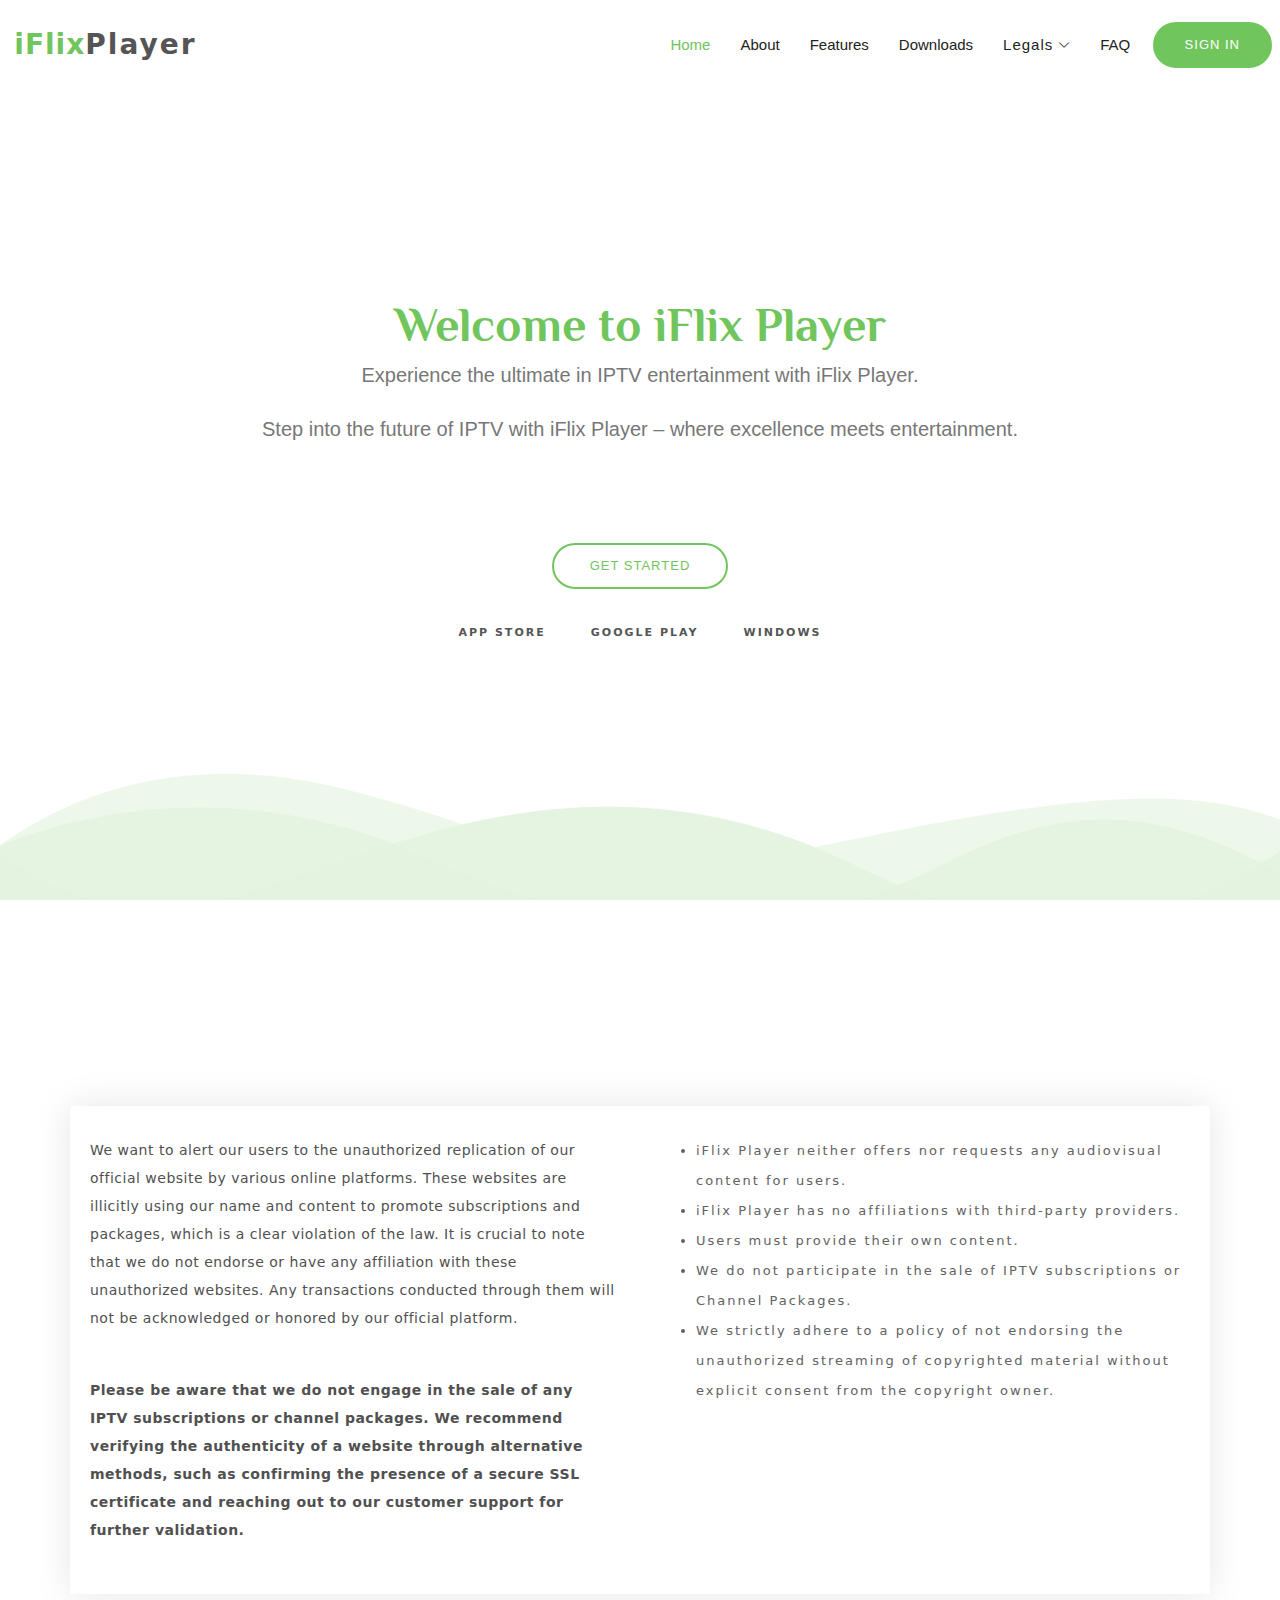
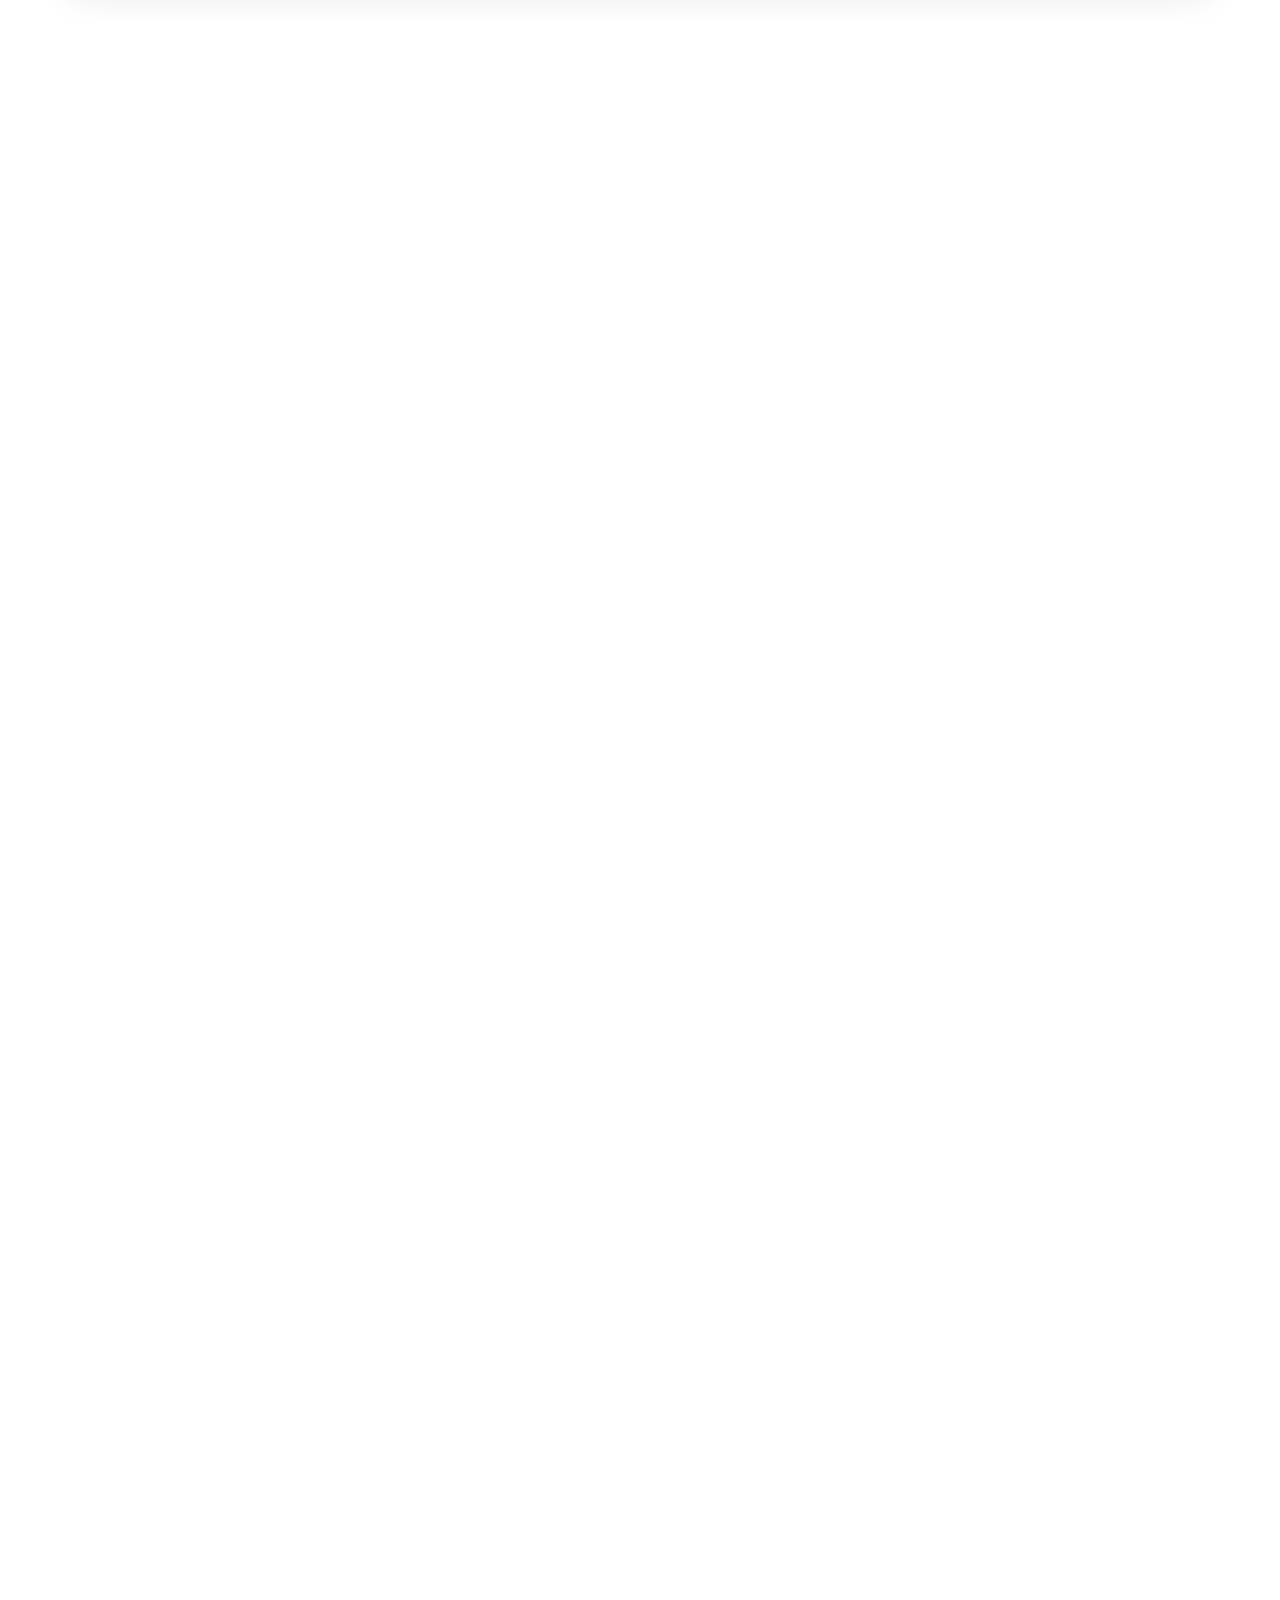
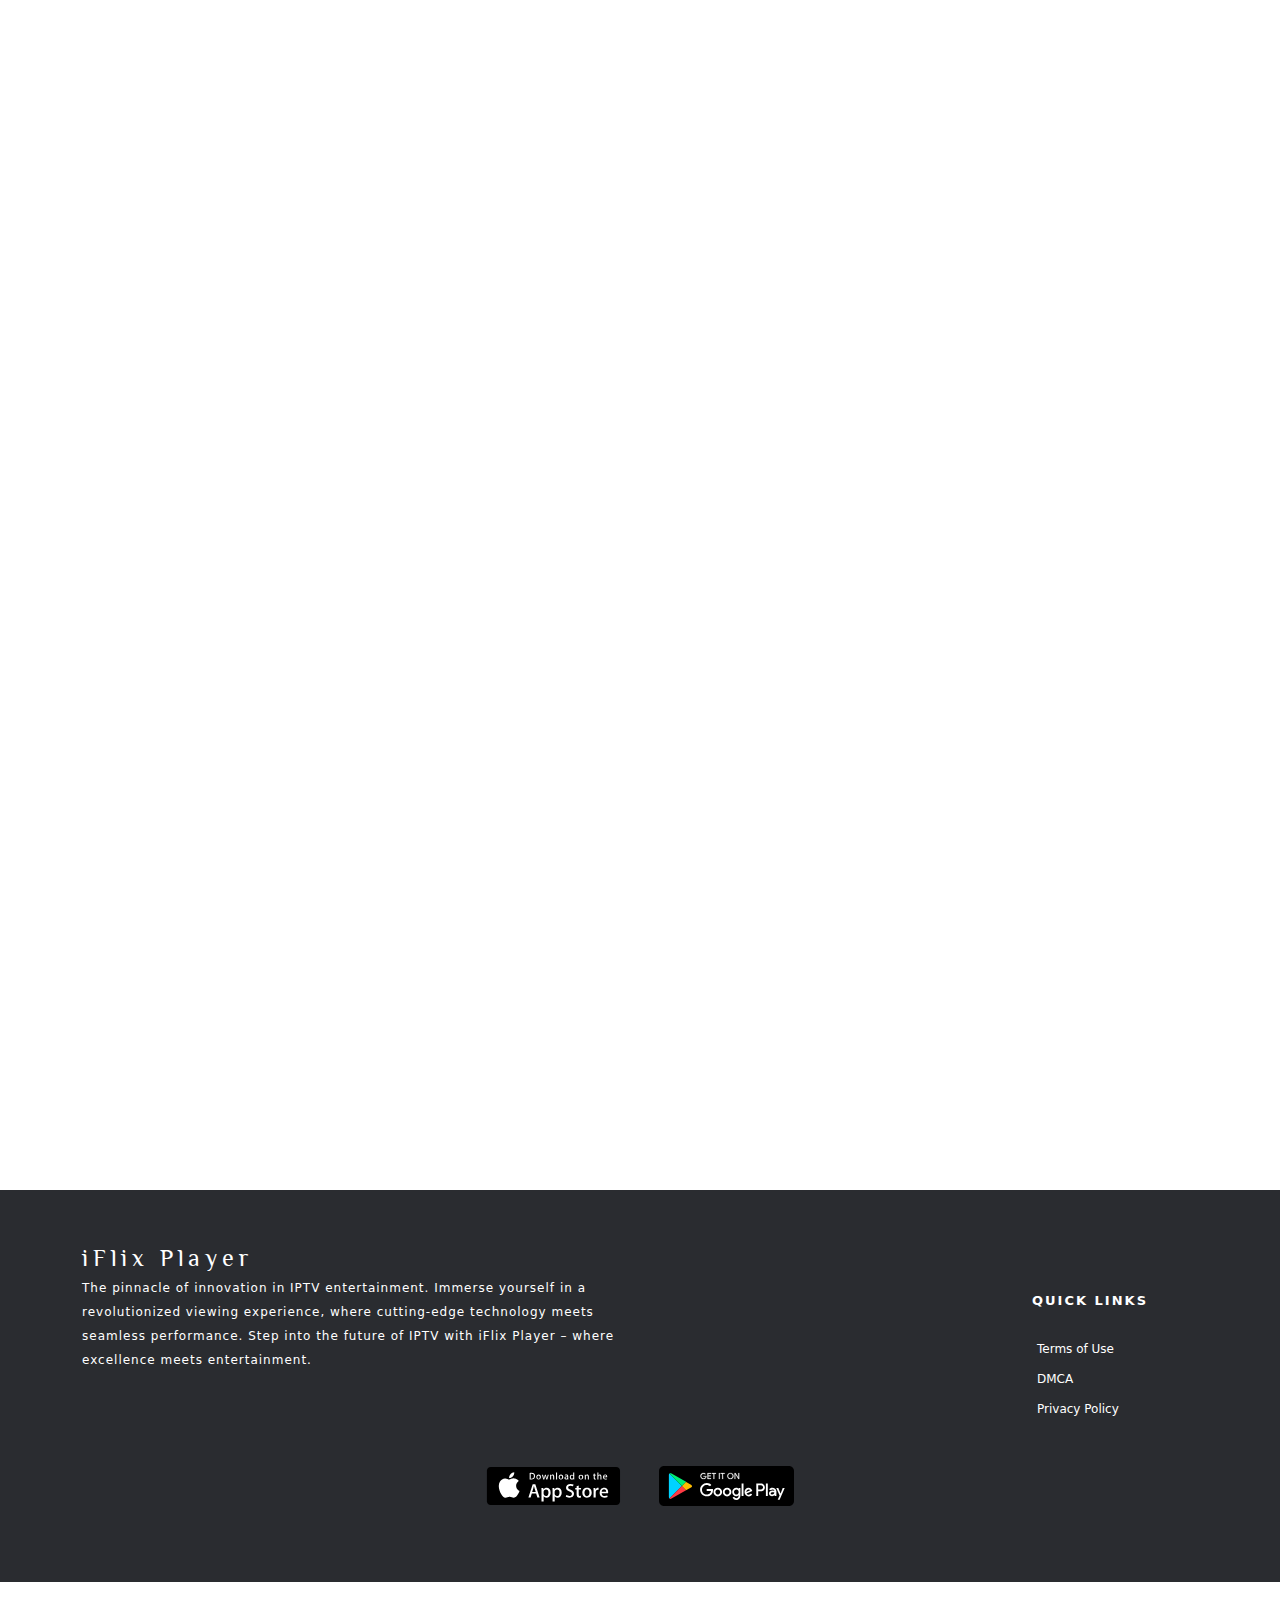
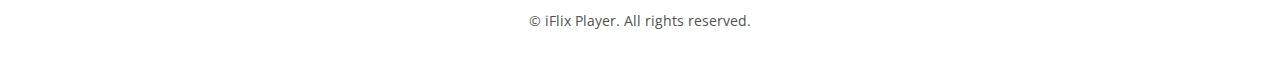
==== commit 7fd6eb3e: "More Edit" ====
--- a/index.html
+++ b/index.html
@@ -45,6 +45,34 @@
 
   <!-- ======= Header ======= -->
   <header id="header" class="header fixed-top d-flex align-items-center">
+    <div id="navbar" class="navbar">
+      <i class="bi bi-list mobile-nav-toggle"></i>
+      <ul class="d-lg-none ">
+        <li><a class="nav-link scrollto active" href="#hero">Home</a></li>
+        <li><a class="nav-link scrollto" href="#about-us">About</a></li>
+        <li><a class="nav-link scrollto" href="#features">Features</a></li>
+        <li><a class="nav-link scrollto" href="#downloads">Downloads</a></li>
+        <li class="dropdown"><a href="#"><span>Legals</span> <i class="bi bi-chevron-down"></i></a>
+          <ul>
+            <li><a href="legal/terms.html">Terms and Conditions</a></li>
+            <!-- <li class="dropdown"><a href="#"><span>Deep Drop Down</span> <i class="bi bi-chevron-right"></i></a>
+              <ul>
+                <li><a href="#">Deep Drop Down 1</a></li>
+                <li><a href="#">Deep Drop Down 2</a></li>
+                <li><a href="#">Deep Drop Down 3</a></li>
+                <li><a href="#">Deep Drop Down 4</a></li>
+                <li><a href="#">Deep Drop Down 5</a></li>
+              </ul>
+            </li> -->
+            <li><a href="legal/dmca.html">DMCA</a></li>
+            <li><a href="legal/privacy_policy.html">Privacy Policy</a></li>
+          </ul>
+        </li> 
+        <li><a class="nav-link scrollto" href="#FAQs">FAQ</a></li>
+        
+                    
+      </ul>
+    </div>
     <div class="container d-flex align-items-center justify-content-between">
 
       <div id="logo">
@@ -74,14 +102,18 @@
               <li><a href="legal/dmca.html">DMCA</a></li>
               <li><a href="legal/privacy_policy.html">Privacy Policy</a></li>
             </ul>
-          </li>
+          </li> 
           <li><a class="nav-link scrollto" href="#FAQs">FAQ</a></li>
+          
+                      
         </ul>
-        <i class="bi bi-list mobile-nav-toggle"></i>
+        
       </nav><!-- .navbar -->
-
+      
     </div>
-  </header><!-- End Header -->
+    <div class="px-2"><a href="signup2.html" class="btn-get-started-border">Sign In</a></div>
+  </header>
+  <!-- End Header -->
 
   <!-- ======= Hero Section ======= -->
   <section id="hero">
@@ -98,7 +130,8 @@
         <a href="#"><i class="fa fa-windows fa-3x"></i> windows</a>
       </div>
     </div>
-  </section><!-- End Hero Section -->
+  </section>
+  <!-- End Hero Section -->
 
   
 
@@ -175,7 +208,7 @@
           <div class="col-md-6 col-lg-4" data-aos="zoom-in" data-aos-delay="100">
             <div class="feature-block">
 
-              <img src="assets/img/svg/cloud.svg" alt="img">
+              <img src="assets/img/cross-platform.png" alt="img">
               <h4>Cross-Platform</h4>
               <p>
                 Seamlessly transition between devices with iFlix Player's cross-platform compatibility. Whether on your android or IOS, enjoy the convenience of accessing your IPTV content across a spectrum of devices.</p>
@@ -186,7 +219,7 @@
           <div class="col-md-6 col-lg-4" data-aos="zoom-in" data-aos-delay="200">
             <div class="feature-block">
 
-              <img src="assets/img/svg/planet.svg" alt="img">
+              <img src="assets/img/laugh.png" alt="img">
               <h4>user friendly interface</h4>
               <p>Tailored for effortless navigation and intuitive controls, our app ensures a seamless and enjoyable IPTV experience for users of all levels, making entertainment truly accessible at your fingertips.</p>
 
@@ -196,7 +229,7 @@
           <div class="col-md-6 col-lg-4" data-aos="zoom-in" data-aos-delay="300">
             <div class="feature-block">
 
-              <img src="assets/img/svg/asteroid.svg" alt="img">
+              <img src="assets/img/fast-charge.png" alt="img">
               <h4>Fast and Reliable</h4>
               <p>Enjoy swift access to your favorite content and seamless streaming, ensuring a consistently fast and dependable entertainment journey that never compromises on performance.</p>
 
@@ -263,7 +296,7 @@
 
           <div class="col-md-6 col-lg-3">
             <div class="feature-block">
-              <img src="assets/img/svg/design-tool.svg" alt="img">
+              <img src="assets/img/laugh.png" alt="img">
               <h4>User-Friendly Interface</h4>
               <p>Designed with user-friendly interfaces and intuitive controls to ensure that navigating through your favorite IPTV content is effortlessly enjoyable for users of all levels.</p>
             </div>
@@ -271,7 +304,7 @@
 
           <div class="col-md-6 col-lg-3">
             <div class="feature-block">
-              <img src="assets/img/svg/asteroid.svg" alt="img">
+              <img src="assets/img/search.png" alt="img">
               <h4>Master Search</h4>
               <p>Unleash the power of convenience with iFlix Player's Master Search feature, empowering users to effortlessly discover and access their preferred IPTV content with precision.</p>
             </div>
@@ -279,7 +312,7 @@
 
           <div class="col-md-6 col-lg-3">
             <div class="feature-block">
-              <img src="assets/img/svg/asteroid.svg" alt="img">
+              <img src="assets/img/family.png" alt="img">
               <h4>Parental Control</h4>
               <p>
                 Allowing users to tailor their IPTV experience by managing and securing content access, ensuring a safe and family-friendly viewing environment.</p>
@@ -288,7 +321,7 @@
 
           <div class="col-md-6 col-lg-3">
             <div class="feature-block">
-              <img src="assets/img/svg/cloud-computing.svg" alt="img">
+              <img src="assets/img/speech-bubble.png" alt="img">
               <h4>Auto-Resume</h4>
               <p>Ensuring seamless transitions and picking up right where you left off, making your IPTV journey effortlessly continuous and hassle-free.</p>
             </div>
@@ -296,7 +329,7 @@
 
           <div class="col-md-6 col-lg-3">
             <div class="feature-block">
-              <img src="assets/img/svg/pixel.svg" alt="img">
+              <img src="assets/img/updated.png" alt="img">
               <h4>Perfect updates</h4>
               <p>Elevate your IPTV experience as we continuously enhance features, performance.</p>
             </div>
@@ -304,7 +337,7 @@
 
           <div class="col-md-6 col-lg-3">
             <div class="feature-block">
-              <img src="assets/img/svg/code.svg" alt="img">
+              <img src="assets/img/shield.png" alt="img">
               <h4>Security and Privacy</h4>
               <p>Our app prioritizes the protection of your personal information, ensuring a secure and private environment for your viewing pleasure.</p>
             </div>
@@ -312,7 +345,7 @@
           
           <div class="col-md-6 col-lg-3">
             <div class="feature-block">
-              <img src="assets/img/svg/code.svg" alt="img">
+              <img src="assets/img/svg/cloud-computing.svg" alt="img">
               <h4>Download/Offline</h4>
               <p>Effortlessly save your favorite IPTV content for offline enjoyment, putting you in control of your entertainment anytime, anywhere.</p>
             </div>
@@ -1004,7 +1037,7 @@
         </div>
 
 
-        <div class="col-sm-6 col-md-3 col-lg-2">
+        <div class="col-sm-6 col-md-3 col-lg-2 pt-5">
           <div class="list-menu">
 
             <h4>Quick Links</h4>
--- a/assets/css/style.css
+++ b/assets/css/style.css
@@ -63,13 +63,11 @@
   font-weight: 400;
   letter-spacing: 2px;
   line-height: 30px;
-  text-transform: capitalize;
 }
 
 p {
   color: #505050;
   font-size: 14px;
-  font-weight: 300;
   letter-spacing: 0.5px;
   line-height: 2;
   margin-bottom: 20px;
@@ -206,7 +204,7 @@
   align-items: center;
   justify-content: space-between;
   padding: 10px 0 10px 30px;
-  font-family: "Roboto", sans-serif;
+  font-family: "Poppins", sans-serif;
   font-size: 15px;
   color: #222;
   white-space: nowrap;
@@ -465,7 +463,7 @@
   color: #777;
   margin-bottom: 30px;
   font-size: 20px;
-  font-family: "Roboto", sans-serif;
+  font-family: "Poppins", sans-serif;
   font-weight: 300;
 }
 
@@ -478,12 +476,12 @@
 }
 
 #hero img {
-  max-width: 30%;
+  max-width: 40%;
   margin-bottom: 30px;
 }
 
 #hero .btn-get-started {
-  font-family: "Roboto", sans-serif;
+  font-family: "Poppins", sans-serif;
   text-transform: uppercase;
   font-weight: 400;
   font-size: 13px;
@@ -502,6 +500,29 @@
 #hero .btn-get-started:hover {
   background: #71c55d;
   color: #fff;
+}
+
+.btn-get-started-border{
+  font-family: "Poppins", sans-serif;
+  text-transform: uppercase;
+  font-weight: 400;
+  font-size: 13px;
+  display: inline-block!important;
+  padding: 11px 30px;
+  width: max-content;
+  letter-spacing: 1px;
+  border-radius: 50px;
+  transition: 0.5s;
+  border: 2px solid #71c55d;
+  background: #71c55d;
+  color: #fff;
+  text-decoration: none;
+}
+
+.btn-get-started-border:hover {
+  background: #fff;
+  color: #71c55d;
+  text-decoration: none;
 }
 
 #hero .btns a {
@@ -554,7 +575,7 @@
 }
 
 .section-title h2 {
-  font-family: "Roboto", sans-serif;
+  font-family: "Poppins", sans-serif;
   font-size: 45px;
   font-weight: 100;
   letter-spacing: 2px;
@@ -568,7 +589,7 @@
 
 .separator {
   color: #626262;
-  font-family: "Roboto", sans-serif;
+  font-family: "Poppins", sans-serif;
   font-size: 15px;
   font-weight: 300;
   margin-bottom: 30px;
@@ -705,7 +726,7 @@
 
 #about-us .about-content h2 {
   color: #252525;
-  font-family: "roboto";
+  font-family: "Poppins";
   font-size: 39px;
   font-weight: 100;
   letter-spacing: 2px;
@@ -961,7 +982,7 @@
 }
 
 #testimonials .top-top>h2 {
-  font-family: "Roboto" sans-serif;
+  font-family: "Poppins" sans-serif;
   font-size: 45px;
   font-weight: 100;
   letter-spacing: 2px;
--- a/assets/css/disclaimer.css
+++ b/assets/css/disclaimer.css
@@ -1,352 +1,4 @@
 
-[type=button],[type=reset],[type=submit],button {
-    -webkit-appearance: button;
-    background-color: transparent;
-    background-image: none
-}
-
-:-moz-focusring {
-    outline: auto
-}
-
-:-moz-ui-invalid {
-    box-shadow: none
-}
-
-progress {
-    vertical-align: baseline
-}
-
-::-webkit-inner-spin-button,::-webkit-outer-spin-button {
-    height: auto
-}
-
-[type=search] {
-    -webkit-appearance: textfield;
-    outline-offset: -2px
-}
-
-::-webkit-search-decoration {
-    -webkit-appearance: none
-}
-
-::-webkit-file-upload-button {
-    -webkit-appearance: button;
-    font: inherit
-}
-
-summary {
-    display: list-item
-}
-
-blockquote,dd,dl,figure,h1,h2,h3,h4,h5,h6,hr,p,pre {
-    margin: 0
-}
-
-fieldset {
-    margin: 0
-}
-
-fieldset,legend {
-    padding: 0
-}
-
-menu,ol,ul {
-    list-style: none;
-    margin: 0;
-    padding: 0
-}
-
-textarea {
-    resize: vertical
-}
-
-input::-moz-placeholder,textarea::-moz-placeholder {
-    color: #9ca3af
-}
-
-input::placeholder,textarea::placeholder {
-    color: #9ca3af
-}
-
-[role=button],button {
-    cursor: pointer
-}
-
-:disabled {
-    cursor: default
-}
-
-audio,canvas,embed,iframe,img,object,svg,video {
-    display: block;
-    vertical-align: middle
-}
-
-img,video {
-    max-width: 100%;
-    height: auto
-}
-
-[hidden] {
-    display: none
-}
-
-[multiple],[type=date],[type=datetime-local],[type=email],[type=month],[type=number],[type=password],[type=search],[type=tel],[type=text],[type=time],[type=url],[type=week],select,textarea {
-    -webkit-appearance: none;
-    -moz-appearance: none;
-    appearance: none;
-    background-color: #fff;
-    border-color: #6b7280;
-    border-width: 1px;
-    border-radius: 0;
-    padding: .5rem .75rem;
-    font-size: 1rem;
-    line-height: 1.5rem;
-    --tw-shadow: 0 0 #0000
-}
-
-[multiple]:focus,[type=date]:focus,[type=datetime-local]:focus,[type=email]:focus,[type=month]:focus,[type=number]:focus,[type=password]:focus,[type=search]:focus,[type=tel]:focus,[type=text]:focus,[type=time]:focus,[type=url]:focus,[type=week]:focus,select:focus,textarea:focus {
-    outline: 2px solid transparent;
-    outline-offset: 2px;
-    --tw-ring-inset: var(--tw-empty,/*!*/ /*!*/);
-    --tw-ring-offset-width: 0px;
-    --tw-ring-offset-color: #fff;
-    --tw-ring-color: #2563eb;
-    --tw-ring-offset-shadow: var(--tw-ring-inset) 0 0 0 var(--tw-ring-offset-width) var(--tw-ring-offset-color);
-    --tw-ring-shadow: var(--tw-ring-inset) 0 0 0 calc(1px + var(--tw-ring-offset-width)) var(--tw-ring-color);
-    box-shadow: var(--tw-ring-offset-shadow),var(--tw-ring-shadow),var(--tw-shadow);
-    border-color: #2563eb
-}
-
-input::-moz-placeholder,textarea::-moz-placeholder {
-    color: #6b7280;
-    opacity: 1
-}
-
-input::placeholder,textarea::placeholder {
-    color: #6b7280;
-    opacity: 1
-}
-
-::-webkit-datetime-edit-fields-wrapper {
-    padding: 0
-}
-
-::-webkit-date-and-time-value {
-    min-height: 1.5em
-}
-
-::-webkit-datetime-edit,::-webkit-datetime-edit-day-field,::-webkit-datetime-edit-hour-field,::-webkit-datetime-edit-meridiem-field,::-webkit-datetime-edit-millisecond-field,::-webkit-datetime-edit-minute-field,::-webkit-datetime-edit-month-field,::-webkit-datetime-edit-second-field,::-webkit-datetime-edit-year-field {
-    padding-top: 0;
-    padding-bottom: 0
-}
-
-select {
-    background-image: url("data:image/svg+xml,%3csvg xmlns='http://www.w3.org/2000/svg' fill='none' viewBox='0 0 20 20'%3e%3cpath stroke='%236b7280' stroke-linecap='round' stroke-linejoin='round' stroke-width='1.5' d='M6 8l4 4 4-4'/%3e%3c/svg%3e");
-    background-position: right .5rem center;
-    background-repeat: no-repeat;
-    background-size: 1.5em 1.5em;
-    padding-right: 2.5rem;
-    -webkit-print-color-adjust: exact;
-    print-color-adjust: exact
-}
-
-[multiple] {
-    background-image: none;
-    background-position: 0 0;
-    background-repeat: unset;
-    background-size: initial;
-    padding-right: .75rem;
-    -webkit-print-color-adjust: unset;
-    print-color-adjust: unset
-}
-
-[type=checkbox],[type=radio] {
-    -webkit-appearance: none;
-    -moz-appearance: none;
-    appearance: none;
-    padding: 0;
-    -webkit-print-color-adjust: exact;
-    print-color-adjust: exact;
-    display: inline-block;
-    vertical-align: middle;
-    background-origin: border-box;
-    -webkit-user-select: none;
-    -moz-user-select: none;
-    user-select: none;
-    flex-shrink: 0;
-    height: 1rem;
-    width: 1rem;
-    color: #2563eb;
-    background-color: #fff;
-    border-color: #6b7280;
-    border-width: 1px;
-    --tw-shadow: 0 0 #0000
-}
-
-[type=checkbox] {
-    border-radius: 0
-}
-
-[type=radio] {
-    border-radius: 100%
-}
-
-[type=checkbox]:focus,[type=radio]:focus {
-    outline: 2px solid transparent;
-    outline-offset: 2px;
-    --tw-ring-inset: var(--tw-empty,/*!*/ /*!*/);
-    --tw-ring-offset-width: 2px;
-    --tw-ring-offset-color: #fff;
-    --tw-ring-color: #2563eb;
-    --tw-ring-offset-shadow: var(--tw-ring-inset) 0 0 0 var(--tw-ring-offset-width) var(--tw-ring-offset-color);
-    --tw-ring-shadow: var(--tw-ring-inset) 0 0 0 calc(2px + var(--tw-ring-offset-width)) var(--tw-ring-color);
-    box-shadow: var(--tw-ring-offset-shadow),var(--tw-ring-shadow),var(--tw-shadow)
-}
-
-[type=checkbox]:checked,[type=radio]:checked {
-    border-color: transparent;
-    background-color: currentColor;
-    background-size: 100% 100%;
-    background-position: 50%;
-    background-repeat: no-repeat
-}
-
-[type=checkbox]:checked {
-    background-image: url("data:image/svg+xml,%3csvg viewBox='0 0 16 16' fill='white' xmlns='http://www.w3.org/2000/svg'%3e%3cpath d='M12.207 4.793a1 1 0 010 1.414l-5 5a1 1 0 01-1.414 0l-2-2a1 1 0 011.414-1.414L6.5 9.086l4.293-4.293a1 1 0 011.414 0z'/%3e%3c/svg%3e")
-}
-
-[type=radio]:checked {
-    background-image: url("data:image/svg+xml,%3csvg viewBox='0 0 16 16' fill='white' xmlns='http://www.w3.org/2000/svg'%3e%3ccircle cx='8' cy='8' r='3'/%3e%3c/svg%3e")
-}
-
-[type=checkbox]:checked:focus,[type=checkbox]:checked:hover,[type=radio]:checked:focus,[type=radio]:checked:hover {
-    border-color: transparent;
-    background-color: currentColor
-}
-
-[type=checkbox]:indeterminate {
-    background-image: url("data:image/svg+xml,%3csvg xmlns='http://www.w3.org/2000/svg' fill='none' viewBox='0 0 16 16'%3e%3cpath stroke='white' stroke-linecap='round' stroke-linejoin='round' stroke-width='2' d='M4 8h8'/%3e%3c/svg%3e");
-    border-color: transparent;
-    background-color: currentColor;
-    background-size: 100% 100%;
-    background-position: 50%;
-    background-repeat: no-repeat
-}
-
-[type=checkbox]:indeterminate:focus,[type=checkbox]:indeterminate:hover {
-    border-color: transparent;
-    background-color: currentColor
-}
-
-[type=file] {
-    background: unset;
-    border-color: inherit;
-    border-width: 0;
-    border-radius: 0;
-    padding: 0;
-    font-size: unset;
-    line-height: inherit
-}
-
-[type=file]:focus {
-    outline: 1px solid ButtonText;
-    outline: 1px auto -webkit-focus-ring-color
-}
-
-*,:after,:before {
-    --tw-border-spacing-x: 0;
-    --tw-border-spacing-y: 0;
-    --tw-translate-x: 0;
-    --tw-translate-y: 0;
-    --tw-rotate: 0;
-    --tw-skew-x: 0;
-    --tw-skew-y: 0;
-    --tw-scale-x: 1;
-    --tw-scale-y: 1;
-    --tw-pan-x: ;
-    --tw-pan-y: ;
-    --tw-pinch-zoom: ;
-    --tw-scroll-snap-strictness: proximity;
-    --tw-ordinal: ;
-    --tw-slashed-zero: ;
-    --tw-numeric-figure: ;
-    --tw-numeric-spacing: ;
-    --tw-numeric-fraction: ;
-    --tw-ring-inset: ;
-    --tw-ring-offset-width: 0px;
-    --tw-ring-offset-color: #fff;
-    --tw-ring-color: rgba(59,130,246,.5);
-    --tw-ring-offset-shadow: 0 0 #0000;
-    --tw-ring-shadow: 0 0 #0000;
-    --tw-shadow: 0 0 #0000;
-    --tw-shadow-colored: 0 0 #0000;
-    --tw-blur: ;
-    --tw-brightness: ;
-    --tw-contrast: ;
-    --tw-grayscale: ;
-    --tw-hue-rotate: ;
-    --tw-invert: ;
-    --tw-saturate: ;
-    --tw-sepia: ;
-    --tw-drop-shadow: ;
-    --tw-backdrop-blur: ;
-    --tw-backdrop-brightness: ;
-    --tw-backdrop-contrast: ;
-    --tw-backdrop-grayscale: ;
-    --tw-backdrop-hue-rotate: ;
-    --tw-backdrop-invert: ;
-    --tw-backdrop-opacity: ;
-    --tw-backdrop-saturate: ;
-    --tw-backdrop-sepia:
-}
-
-::backdrop {
-    --tw-border-spacing-x: 0;
-    --tw-border-spacing-y: 0;
-    --tw-translate-x: 0;
-    --tw-translate-y: 0;
-    --tw-rotate: 0;
-    --tw-skew-x: 0;
-    --tw-skew-y: 0;
-    --tw-scale-x: 1;
-    --tw-scale-y: 1;
-    --tw-pan-x: ;
-    --tw-pan-y: ;
-    --tw-pinch-zoom: ;
-    --tw-scroll-snap-strictness: proximity;
-    --tw-ordinal: ;
-    --tw-slashed-zero: ;
-    --tw-numeric-figure: ;
-    --tw-numeric-spacing: ;
-    --tw-numeric-fraction: ;
-    --tw-ring-inset: ;
-    --tw-ring-offset-width: 0px;
-    --tw-ring-offset-color: #fff;
-    --tw-ring-color: rgba(59,130,246,.5);
-    --tw-ring-offset-shadow: 0 0 #0000;
-    --tw-ring-shadow: 0 0 #0000;
-    --tw-shadow: 0 0 #0000;
-    --tw-shadow-colored: 0 0 #0000;
-    --tw-blur: ;
-    --tw-brightness: ;
-    --tw-contrast: ;
-    --tw-grayscale: ;
-    --tw-hue-rotate: ;
-    --tw-invert: ;
-    --tw-saturate: ;
-    --tw-sepia: ;
-    --tw-drop-shadow: ;
-    --tw-backdrop-blur: ;
-    --tw-backdrop-brightness: ;
-    --tw-backdrop-contrast: ;
-    --tw-backdrop-grayscale: ;
-    --tw-backdrop-hue-rotate: ;
-    --tw-backdrop-invert: ;
-    --tw-backdrop-opacity: ;
-    --tw-backdrop-saturate: ;
-    --tw-backdrop-sepia:
-}
 
 .sr-only {
     position: absolute;
@@ -1213,1636 +865,6 @@
     row-gap: 2rem
 }
 
-.-space-x-px>:not([hidden])~:not([hidden]) {
-    --tw-space-x-reverse: 0;
-    margin-right: calc(-1px * var(--tw-space-x-reverse));
-    margin-left: calc(-1px * calc(1 - var(--tw-space-x-reverse)))
-}
-
-.-space-y-px>:not([hidden])~:not([hidden]) {
-    --tw-space-y-reverse: 0;
-    margin-top: calc(-1px * calc(1 - var(--tw-space-y-reverse)));
-    margin-bottom: calc(-1px * var(--tw-space-y-reverse))
-}
-
-.space-x-0>:not([hidden])~:not([hidden]) {
-    --tw-space-x-reverse: 0;
-    margin-right: calc(0px * var(--tw-space-x-reverse));
-    margin-left: calc(0px * calc(1 - var(--tw-space-x-reverse)))
-}
-
-.space-x-1>:not([hidden])~:not([hidden]) {
-    --tw-space-x-reverse: 0;
-    margin-right: calc(.25rem * var(--tw-space-x-reverse));
-    margin-left: calc(.25rem * calc(1 - var(--tw-space-x-reverse)))
-}
-
-.space-x-2>:not([hidden])~:not([hidden]) {
-    --tw-space-x-reverse: 0;
-    margin-right: calc(.5rem * var(--tw-space-x-reverse));
-    margin-left: calc(.5rem * calc(1 - var(--tw-space-x-reverse)))
-}
-
-.space-x-3>:not([hidden])~:not([hidden]) {
-    --tw-space-x-reverse: 0;
-    margin-right: calc(.75rem * var(--tw-space-x-reverse));
-    margin-left: calc(.75rem * calc(1 - var(--tw-space-x-reverse)))
-}
-
-.space-x-4>:not([hidden])~:not([hidden]) {
-    --tw-space-x-reverse: 0;
-    margin-right: calc(1rem * var(--tw-space-x-reverse));
-    margin-left: calc(1rem * calc(1 - var(--tw-space-x-reverse)))
-}
-
-.space-x-6>:not([hidden])~:not([hidden]) {
-    --tw-space-x-reverse: 0;
-    margin-right: calc(1.5rem * var(--tw-space-x-reverse));
-    margin-left: calc(1.5rem * calc(1 - var(--tw-space-x-reverse)))
-}
-
-.space-y-1>:not([hidden])~:not([hidden]) {
-    --tw-space-y-reverse: 0;
-    margin-top: calc(.25rem * calc(1 - var(--tw-space-y-reverse)));
-    margin-bottom: calc(.25rem * var(--tw-space-y-reverse))
-}
-
-.space-y-10>:not([hidden])~:not([hidden]) {
-    --tw-space-y-reverse: 0;
-    margin-top: calc(2.5rem * calc(1 - var(--tw-space-y-reverse)));
-    margin-bottom: calc(2.5rem * var(--tw-space-y-reverse))
-}
-
-.space-y-14>:not([hidden])~:not([hidden]) {
-    --tw-space-y-reverse: 0;
-    margin-top: calc(3.5rem * calc(1 - var(--tw-space-y-reverse)));
-    margin-bottom: calc(3.5rem * var(--tw-space-y-reverse))
-}
-
-.space-y-2>:not([hidden])~:not([hidden]) {
-    --tw-space-y-reverse: 0;
-    margin-top: calc(.5rem * calc(1 - var(--tw-space-y-reverse)));
-    margin-bottom: calc(.5rem * var(--tw-space-y-reverse))
-}
-
-.space-y-3>:not([hidden])~:not([hidden]) {
-    --tw-space-y-reverse: 0;
-    margin-top: calc(.75rem * calc(1 - var(--tw-space-y-reverse)));
-    margin-bottom: calc(.75rem * var(--tw-space-y-reverse))
-}
-
-.space-y-4>:not([hidden])~:not([hidden]) {
-    --tw-space-y-reverse: 0;
-    margin-top: calc(1rem * calc(1 - var(--tw-space-y-reverse)));
-    margin-bottom: calc(1rem * var(--tw-space-y-reverse))
-}
-
-.space-y-5>:not([hidden])~:not([hidden]) {
-    --tw-space-y-reverse: 0;
-    margin-top: calc(1.25rem * calc(1 - var(--tw-space-y-reverse)));
-    margin-bottom: calc(1.25rem * var(--tw-space-y-reverse))
-}
-
-.space-y-6>:not([hidden])~:not([hidden]) {
-    --tw-space-y-reverse: 0;
-    margin-top: calc(1.5rem * calc(1 - var(--tw-space-y-reverse)));
-    margin-bottom: calc(1.5rem * var(--tw-space-y-reverse))
-}
-
-.divide-y>:not([hidden])~:not([hidden]) {
-    --tw-divide-y-reverse: 0;
-    border-top-width: calc(1px * calc(1 - var(--tw-divide-y-reverse)));
-    border-bottom-width: calc(1px * var(--tw-divide-y-reverse))
-}
-
-.divide-gray-100>:not([hidden])~:not([hidden]) {
-    --tw-divide-opacity: 1;
-    border-color: rgb(243 244 246/var(--tw-divide-opacity))
-}
-
-.divide-gray-200>:not([hidden])~:not([hidden]) {
-    --tw-divide-opacity: 1;
-    border-color: rgb(229 231 235/var(--tw-divide-opacity))
-}
-
-.divide-gray-300>:not([hidden])~:not([hidden]) {
-    --tw-divide-opacity: 1;
-    border-color: rgb(209 213 219/var(--tw-divide-opacity))
-}
-
-.divide-green-100>:not([hidden])~:not([hidden]) {
-    --tw-divide-opacity: 1;
-    border-color: rgb(220 252 231/var(--tw-divide-opacity))
-}
-
-.divide-red-100>:not([hidden])~:not([hidden]) {
-    --tw-divide-opacity: 1;
-    border-color: rgb(254 226 226/var(--tw-divide-opacity))
-}
-
-.overflow-auto {
-    overflow: auto
-}
-
-.overflow-hidden {
-    overflow: hidden
-}
-
-.overflow-visible {
-    overflow: visible
-}
-
-.overflow-y-auto {
-    overflow-y: auto
-}
-
-.truncate {
-    overflow: hidden;
-    text-overflow: ellipsis
-}
-
-.truncate,.whitespace-nowrap {
-    white-space: nowrap
-}
-
-.whitespace-pre-wrap {
-    white-space: pre-wrap
-}
-
-.rounded {
-    border-radius: .25rem
-}
-
-.rounded-2xl {
-    border-radius: 1rem
-}
-
-.rounded-full {
-    border-radius: 9999px
-}
-
-.rounded-lg {
-    border-radius: .5rem
-}
-
-.rounded-md {
-    border-radius: .375rem
-}
-
-.rounded-none {
-    border-radius: 0
-}
-
-.rounded-sm {
-    border-radius: .125rem
-}
-
-.rounded-xl {
-    border-radius: .75rem
-}
-
-.rounded-b-md {
-    border-bottom-right-radius: .375rem
-}
-
-.rounded-b-md,.rounded-l-md {
-    border-bottom-left-radius: .375rem
-}
-
-.rounded-l-md {
-    border-top-left-radius: .375rem
-}
-
-.rounded-r-md {
-    border-top-right-radius: .375rem;
-    border-bottom-right-radius: .375rem
-}
-
-.rounded-t-xl {
-    border-top-left-radius: .75rem;
-    border-top-right-radius: .75rem
-}
-
-.rounded-bl-md {
-    border-bottom-left-radius: .375rem
-}
-
-.rounded-br-md {
-    border-bottom-right-radius: .375rem
-}
-
-.rounded-tl-md {
-    border-top-left-radius: .375rem
-}
-
-.rounded-tr-md {
-    border-top-right-radius: .375rem
-}
-
-.border {
-    border-width: 1px
-}
-
-.border-2 {
-    border-width: 2px
-}
-
-.border-b {
-    border-bottom-width: 1px
-}
-
-.border-b-2 {
-    border-bottom-width: 2px
-}
-
-.border-b-4 {
-    border-bottom-width: 4px
-}
-
-.border-r {
-    border-right-width: 1px
-}
-
-.border-t {
-    border-top-width: 1px
-}
-
-.border-amber-300 {
-    --tw-border-opacity: 1;
-    border-color: rgb(252 211 77/var(--tw-border-opacity))
-}
-
-.border-amber-400 {
-    --tw-border-opacity: 1;
-    border-color: rgb(251 191 36/var(--tw-border-opacity))
-}
-
-.border-amber-500 {
-    --tw-border-opacity: 1;
-    border-color: rgb(245 158 11/var(--tw-border-opacity))
-}
-
-.border-gray-100 {
-    --tw-border-opacity: 1;
-    border-color: rgb(243 244 246/var(--tw-border-opacity))
-}
-
-.border-gray-200 {
-    --tw-border-opacity: 1;
-    border-color: rgb(229 231 235/var(--tw-border-opacity))
-}
-
-.border-gray-300 {
-    --tw-border-opacity: 1;
-    border-color: rgb(209 213 219/var(--tw-border-opacity))
-}
-
-.border-gray-700 {
-    --tw-border-opacity: 1;
-    border-color: rgb(55 65 81/var(--tw-border-opacity))
-}
-
-.border-indigo-300 {
-    --tw-border-opacity: 1;
-    border-color: rgb(165 180 252/var(--tw-border-opacity))
-}
-
-.border-indigo-600 {
-    --tw-border-opacity: 1;
-    border-color: rgb(79 70 229/var(--tw-border-opacity))
-}
-
-.border-red-300 {
-    --tw-border-opacity: 1;
-    border-color: rgb(252 165 165/var(--tw-border-opacity))
-}
-
-.border-red-500 {
-    --tw-border-opacity: 1;
-    border-color: rgb(239 68 68/var(--tw-border-opacity))
-}
-
-.border-transparent {
-    border-color: transparent
-}
-
-.border-yellow-300 {
-    --tw-border-opacity: 1;
-    border-color: rgb(253 224 71/var(--tw-border-opacity))
-}
-
-.border-yellow-400 {
-    --tw-border-opacity: 1;
-    border-color: rgb(250 204 21/var(--tw-border-opacity))
-}
-
-.border-yellow-500 {
-    --tw-border-opacity: 1;
-    border-color: rgb(234 179 8/var(--tw-border-opacity))
-}
-
-.bg-amber-200 {
-    --tw-bg-opacity: 1;
-    background-color: rgb(253 230 138/var(--tw-bg-opacity))
-}
-
-.bg-amber-300 {
-    --tw-bg-opacity: 1;
-    background-color: rgb(252 211 77/var(--tw-bg-opacity))
-}
-
-.bg-amber-400 {
-    --tw-bg-opacity: 1;
-    background-color: rgb(251 191 36/var(--tw-bg-opacity))
-}
-
-.bg-amber-50 {
-    --tw-bg-opacity: 1;
-    background-color: rgb(255 251 235/var(--tw-bg-opacity))
-}
-
-.bg-amber-500 {
-    --tw-bg-opacity: 1;
-    background-color: rgb(245 158 11/var(--tw-bg-opacity))
-}
-
-.bg-black {
-    --tw-bg-opacity: 1;
-    background-color: rgb(0 0 0/var(--tw-bg-opacity))
-}
-
-.bg-blue-100 {
-    --tw-bg-opacity: 1;
-    background-color: rgb(219 234 254/var(--tw-bg-opacity))
-}
-
-.bg-blue-200 {
-    --tw-bg-opacity: 1;
-    background-color: rgb(191 219 254/var(--tw-bg-opacity))
-}
-
-.bg-blue-300 {
-    --tw-bg-opacity: 1;
-    background-color: rgb(147 197 253/var(--tw-bg-opacity))
-}
-
-.bg-blue-50 {
-    --tw-bg-opacity: 1;
-    background-color: rgb(239 246 255/var(--tw-bg-opacity))
-}
-
-.bg-blue-600 {
-    --tw-bg-opacity: 1;
-    background-color: rgb(37 99 235/var(--tw-bg-opacity))
-}
-
-.bg-gray-100 {
-    --tw-bg-opacity: 1;
-    background-color: rgb(243 244 246/var(--tw-bg-opacity))
-}
-
-.bg-gray-200 {
-    --tw-bg-opacity: 1;
-    background-color: rgb(229 231 235/var(--tw-bg-opacity))
-}
-
-.bg-gray-300 {
-    --tw-bg-opacity: 1;
-    background-color: rgb(209 213 219/var(--tw-bg-opacity))
-}
-
-.bg-gray-50 {
-    --tw-bg-opacity: 1;
-    background-color: rgb(249 250 251/var(--tw-bg-opacity))
-}
-
-.bg-gray-500 {
-    --tw-bg-opacity: 1;
-    background-color: rgb(107 114 128/var(--tw-bg-opacity))
-}
-
-.bg-gray-600 {
-    --tw-bg-opacity: 1;
-    background-color: rgb(75 85 99/var(--tw-bg-opacity))
-}
-
-.bg-gray-800 {
-    --tw-bg-opacity: 1;
-    background-color: rgb(31 41 55/var(--tw-bg-opacity))
-}
-
-.bg-gray-900 {
-    --tw-bg-opacity: 1;
-    background-color: rgb(17 24 39/var(--tw-bg-opacity))
-}
-
-.bg-green-100 {
-    --tw-bg-opacity: 1;
-    background-color: rgb(220 252 231/var(--tw-bg-opacity))
-}
-
-.bg-green-50 {
-    --tw-bg-opacity: 1;
-    background-color: rgb(240 253 244/var(--tw-bg-opacity))
-}
-
-.bg-indigo-50 {
-    --tw-bg-opacity: 1;
-    background-color: rgb(238 242 255/var(--tw-bg-opacity))
-}
-
-.bg-indigo-500 {
-    --tw-bg-opacity: 1;
-    background-color: rgb(99 102 241/var(--tw-bg-opacity))
-}
-
-.bg-neutral-100 {
-    --tw-bg-opacity: 1;
-    background-color: rgb(245 245 245/var(--tw-bg-opacity))
-}
-
-.bg-neutral-50 {
-    --tw-bg-opacity: 1;
-    background-color: rgb(250 250 250/var(--tw-bg-opacity))
-}
-
-.bg-orange-100 {
-    --tw-bg-opacity: 1;
-    background-color: rgb(255 237 213/var(--tw-bg-opacity))
-}
-
-.bg-red-100 {
-    --tw-bg-opacity: 1;
-    background-color: rgb(254 226 226/var(--tw-bg-opacity))
-}
-
-.bg-red-50 {
-    --tw-bg-opacity: 1;
-    background-color: rgb(254 242 242/var(--tw-bg-opacity))
-}
-
-.bg-slate-700 {
-    --tw-bg-opacity: 1;
-    background-color: rgb(51 65 85/var(--tw-bg-opacity))
-}
-
-.bg-slate-800 {
-    --tw-bg-opacity: 1;
-    background-color: rgb(30 41 59/var(--tw-bg-opacity))
-}
-
-.bg-transparent {
-    background-color: transparent
-}
-
-.bg-white {
-    --tw-bg-opacity: 1;
-    background-color: rgb(255 255 255/var(--tw-bg-opacity))
-}
-
-.bg-yellow-200 {
-    --tw-bg-opacity: 1;
-    background-color: rgb(254 240 138/var(--tw-bg-opacity))
-}
-
-.bg-yellow-300 {
-    --tw-bg-opacity: 1;
-    background-color: rgb(253 224 71/var(--tw-bg-opacity))
-}
-
-.bg-yellow-400 {
-    --tw-bg-opacity: 1;
-    background-color: rgb(250 204 21/var(--tw-bg-opacity))
-}
-
-.bg-yellow-50 {
-    --tw-bg-opacity: 1;
-    background-color: rgb(254 252 232/var(--tw-bg-opacity))
-}
-
-.bg-yellow-500 {
-    --tw-bg-opacity: 1;
-    background-color: rgb(234 179 8/var(--tw-bg-opacity))
-}
-
-.bg-opacity-10 {
-    --tw-bg-opacity: 0.1
-}
-
-.bg-opacity-40 {
-    --tw-bg-opacity: 0.4
-}
-
-.bg-opacity-50 {
-    --tw-bg-opacity: 0.5
-}
-
-.bg-opacity-60 {
-    --tw-bg-opacity: 0.6
-}
-
-.bg-opacity-75 {
-    --tw-bg-opacity: 0.75
-}
-
-.p-1 {
-    padding: .25rem
-}
-
-.p-10 {
-    padding: 2.5rem
-}
-
-.p-2 {
-    padding: .5rem
-}
-
-.p-3 {
-    padding: .75rem
-}
-
-.p-4 {
-    padding: 1rem
-}
-
-.p-5 {
-    padding: 1.25rem
-}
-
-.p-6 {
-    padding: 1.5rem
-}
-
-.px-0 {
-    padding-left: 0;
-    padding-right: 0
-}
-
-.px-0\.5 {
-    padding-left: .125rem;
-    padding-right: .125rem
-}
-
-.px-1 {
-    padding-left: .25rem;
-    padding-right: .25rem
-}
-
-.px-10 {
-    padding-left: 2.5rem;
-    padding-right: 2.5rem
-}
-
-.px-2 {
-    padding-left: .5rem;
-    padding-right: .5rem
-}
-
-.px-2\.5 {
-    padding-left: .625rem;
-    padding-right: .625rem
-}
-
-.px-3 {
-    padding-left: .75rem;
-    padding-right: .75rem
-}
-
-.px-3\.5 {
-    padding-left: .875rem;
-    padding-right: .875rem
-}
-
-.px-4 {
-    padding-left: 1rem;
-    padding-right: 1rem
-}
-
-.px-5 {
-    padding-left: 1.25rem;
-    padding-right: 1.25rem
-}
-
-.px-6 {
-    padding-left: 1.5rem;
-    padding-right: 1.5rem
-}
-
-.px-8 {
-    padding-left: 2rem;
-    padding-right: 2rem
-}
-
-.py-0 {
-    padding-top: 0;
-    padding-bottom: 0
-}
-
-.py-0\.5 {
-    padding-top: .125rem;
-    padding-bottom: .125rem
-}
-
-.py-1 {
-    padding-top: .25rem;
-    padding-bottom: .25rem
-}
-
-.py-1\.5 {
-    padding-top: .375rem;
-    padding-bottom: .375rem
-}
-
-.py-10 {
-    padding-top: 2.5rem;
-    padding-bottom: 2.5rem
-}
-
-.py-12 {
-    padding-top: 3rem;
-    padding-bottom: 3rem
-}
-
-.py-2 {
-    padding-top: .5rem;
-    padding-bottom: .5rem
-}
-
-.py-3 {
-    padding-top: .75rem;
-    padding-bottom: .75rem
-}
-
-.py-4 {
-    padding-top: 1rem;
-    padding-bottom: 1rem
-}
-
-.py-5 {
-    padding-top: 1.25rem;
-    padding-bottom: 1.25rem
-}
-
-.py-6 {
-    padding-top: 1.5rem;
-    padding-bottom: 1.5rem
-}
-
-.py-8 {
-    padding-top: 2rem;
-    padding-bottom: 2rem
-}
-
-.pb-3 {
-    padding-bottom: .75rem
-}
-
-.pb-4 {
-    padding-bottom: 1rem
-}
-
-.pb-8 {
-    padding-bottom: 2rem
-}
-
-.pl-10 {
-    padding-left: 2.5rem
-}
-
-.pl-2 {
-    padding-left: .5rem
-}
-
-.pl-3 {
-    padding-left: .75rem
-}
-
-.pl-4 {
-    padding-left: 1rem
-}
-
-.pl-6 {
-    padding-left: 1.5rem
-}
-
-.pl-9 {
-    padding-left: 2.25rem
-}
-
-.pr-1 {
-    padding-right: .25rem
-}
-
-.pr-10 {
-    padding-right: 2.5rem
-}
-
-.pr-12 {
-    padding-right: 3rem
-}
-
-.pr-16 {
-    padding-right: 4rem
-}
-
-.pr-2 {
-    padding-right: .5rem
-}
-
-.pr-3 {
-    padding-right: .75rem
-}
-
-.pr-4 {
-    padding-right: 1rem
-}
-
-.pr-6 {
-    padding-right: 1.5rem
-}
-
-.pr-9 {
-    padding-right: 2.25rem
-}
-
-.pt-0 {
-    padding-top: 0
-}
-
-.pt-0\.5 {
-    padding-top: .125rem
-}
-
-.pt-10 {
-    padding-top: 2.5rem
-}
-
-.pt-2 {
-    padding-top: .5rem
-}
-
-.pt-4 {
-    padding-top: 1rem
-}
-
-.pt-5 {
-    padding-top: 1.25rem
-}
-
-.pt-8 {
-    padding-top: 2rem
-}
-
-.text-left {
-    text-align: left
-}
-
-.text-center {
-    text-align: center
-}
-
-.text-right {
-    text-align: right
-}
-
-.align-top {
-    vertical-align: top
-}
-
-.align-middle {
-    vertical-align: middle
-}
-
-.text-2xl {
-    font-size: 1.5rem;
-    line-height: 2rem
-}
-
-.text-3xl {
-    font-size: 1.875rem;
-    line-height: 2.25rem
-}
-
-.text-base {
-    font-size: 1rem;
-    line-height: 1.5rem
-}
-
-.text-lg {
-    font-size: 1.125rem;
-    line-height: 1.75rem
-}
-
-.text-sm {
-    font-size: .875rem;
-    line-height: 1.25rem
-}
-
-.text-xl {
-    font-size: 1.25rem;
-    line-height: 1.75rem
-}
-
-.text-xs {
-    font-size: .75rem;
-    line-height: 1rem
-}
-
-.font-bold {
-    font-weight: 700
-}
-
-.font-extrabold {
-    font-weight: 800
-}
-
-.font-medium {
-    font-weight: 500
-}
-
-.font-normal {
-    font-weight: 400
-}
-
-.font-semibold {
-    font-weight: 600
-}
-
-.uppercase {
-    text-transform: uppercase
-}
-
-.leading-5 {
-    line-height: 1.25rem
-}
-
-.leading-6 {
-    line-height: 1.5rem
-}
-
-.leading-7 {
-    line-height: 1.75rem
-}
-
-.tracking-normal {
-    letter-spacing: 0
-}
-
-.tracking-tight {
-    letter-spacing: -.025em
-}
-
-.tracking-wide {
-    letter-spacing: .025em
-}
-
-.tracking-wider {
-    letter-spacing: .05em
-}
-
-.text-amber-300 {
-    --tw-text-opacity: 1;
-    color: rgb(252 211 77/var(--tw-text-opacity))
-}
-
-.text-amber-500 {
-    --tw-text-opacity: 1;
-    color: rgb(245 158 11/var(--tw-text-opacity))
-}
-
-.text-amber-600 {
-    --tw-text-opacity: 1;
-    color: rgb(217 119 6/var(--tw-text-opacity))
-}
-
-.text-amber-700 {
-    --tw-text-opacity: 1;
-    color: rgb(180 83 9/var(--tw-text-opacity))
-}
-
-.text-amber-800 {
-    --tw-text-opacity: 1;
-    color: rgb(146 64 14/var(--tw-text-opacity))
-}
-
-.text-amber-900 {
-    --tw-text-opacity: 1;
-    color: rgb(120 53 15/var(--tw-text-opacity))
-}
-
-.text-black {
-    --tw-text-opacity: 1;
-    color: rgb(0 0 0/var(--tw-text-opacity))
-}
-
-.text-blue-400 {
-    --tw-text-opacity: 1;
-    color: rgb(96 165 250/var(--tw-text-opacity))
-}
-
-.text-blue-600 {
-    --tw-text-opacity: 1;
-    color: rgb(37 99 235/var(--tw-text-opacity))
-}
-
-.text-blue-800 {
-    --tw-text-opacity: 1;
-    color: rgb(30 64 175/var(--tw-text-opacity))
-}
-
-.text-blue-900 {
-    --tw-text-opacity: 1;
-    color: rgb(30 58 138/var(--tw-text-opacity))
-}
-
-.text-gray-200 {
-    --tw-text-opacity: 1;
-    color: rgb(229 231 235/var(--tw-text-opacity))
-}
-
-.text-gray-400 {
-    --tw-text-opacity: 1;
-    color: rgb(156 163 175/var(--tw-text-opacity))
-}
-
-.text-gray-500 {
-    --tw-text-opacity: 1;
-    color: rgb(107 114 128/var(--tw-text-opacity))
-}
-
-.text-gray-600 {
-    --tw-text-opacity: 1;
-    color: rgb(75 85 99/var(--tw-text-opacity))
-}
-
-.text-gray-700 {
-    --tw-text-opacity: 1;
-    color: rgb(55 65 81/var(--tw-text-opacity))
-}
-
-.text-gray-800 {
-    --tw-text-opacity: 1;
-    color: rgb(31 41 55/var(--tw-text-opacity))
-}
-
-.text-gray-900 {
-    --tw-text-opacity: 1;
-    color: rgb(17 24 39/var(--tw-text-opacity))
-}
-
-.text-green-500 {
-    --tw-text-opacity: 1;
-    color: rgb(34 197 94/var(--tw-text-opacity))
-}
-
-.text-green-600 {
-    --tw-text-opacity: 1;
-    color: rgb(22 163 74/var(--tw-text-opacity))
-}
-
-.text-green-700 {
-    --tw-text-opacity: 1;
-    color: rgb(21 128 61/var(--tw-text-opacity))
-}
-
-.text-indigo-600 {
-    --tw-text-opacity: 1;
-    color: rgb(79 70 229/var(--tw-text-opacity))
-}
-
-.text-indigo-700 {
-    --tw-text-opacity: 1;
-    color: rgb(67 56 202/var(--tw-text-opacity))
-}
-
-.text-indigo-900 {
-    --tw-text-opacity: 1;
-    color: rgb(49 46 129/var(--tw-text-opacity))
-}
-
-.text-orange-600 {
-    --tw-text-opacity: 1;
-    color: rgb(234 88 12/var(--tw-text-opacity))
-}
-
-.text-red-500 {
-    --tw-text-opacity: 1;
-    color: rgb(239 68 68/var(--tw-text-opacity))
-}
-
-.text-red-600 {
-    --tw-text-opacity: 1;
-    color: rgb(220 38 38/var(--tw-text-opacity))
-}
-
-.text-white {
-    --tw-text-opacity: 1;
-    color: rgb(255 255 255/var(--tw-text-opacity))
-}
-
-.text-yellow-500 {
-    --tw-text-opacity: 1;
-    color: rgb(234 179 8/var(--tw-text-opacity))
-}
-
-.text-yellow-700 {
-    --tw-text-opacity: 1;
-    color: rgb(161 98 7/var(--tw-text-opacity))
-}
-
-.text-yellow-800 {
-    --tw-text-opacity: 1;
-    color: rgb(133 77 14/var(--tw-text-opacity))
-}
-
-.underline {
-    text-decoration-line: underline
-}
-
-.opacity-0 {
-    opacity: 0
-}
-
-.opacity-100 {
-    opacity: 1
-}
-
-.opacity-20 {
-    opacity: .2
-}
-
-.opacity-25 {
-    opacity: .25
-}
-
-.opacity-50 {
-    opacity: .5
-}
-
-.opacity-60 {
-    opacity: .6
-}
-
-.opacity-70 {
-    opacity: .7
-}
-
-.opacity-75 {
-    opacity: .75
-}
-
-.shadow {
-    --tw-shadow: 0 1px 3px 0 rgba(0,0,0,.1),0 1px 2px -1px rgba(0,0,0,.1);
-    --tw-shadow-colored: 0 1px 3px 0 var(--tw-shadow-color),0 1px 2px -1px var(--tw-shadow-color)
-}
-
-.shadow,.shadow-lg {
-    box-shadow: var(--tw-ring-offset-shadow,0 0 #0000),var(--tw-ring-shadow,0 0 #0000),var(--tw-shadow)
-}
-
-.shadow-lg {
-    --tw-shadow: 0 10px 15px -3px rgba(0,0,0,.1),0 4px 6px -4px rgba(0,0,0,.1);
-    --tw-shadow-colored: 0 10px 15px -3px var(--tw-shadow-color),0 4px 6px -4px var(--tw-shadow-color)
-}
-
-.shadow-md {
-    --tw-shadow: 0 4px 6px -1px rgba(0,0,0,.1),0 2px 4px -2px rgba(0,0,0,.1);
-    --tw-shadow-colored: 0 4px 6px -1px var(--tw-shadow-color),0 2px 4px -2px var(--tw-shadow-color)
-}
-
-.shadow-md,.shadow-sm {
-    box-shadow: var(--tw-ring-offset-shadow,0 0 #0000),var(--tw-ring-shadow,0 0 #0000),var(--tw-shadow)
-}
-
-.shadow-sm {
-    --tw-shadow: 0 1px 2px 0 rgba(0,0,0,.05);
-    --tw-shadow-colored: 0 1px 2px 0 var(--tw-shadow-color)
-}
-
-.ring-1 {
-    --tw-ring-offset-shadow: var(--tw-ring-inset) 0 0 0 var(--tw-ring-offset-width) var(--tw-ring-offset-color);
-    --tw-ring-shadow: var(--tw-ring-inset) 0 0 0 calc(1px + var(--tw-ring-offset-width)) var(--tw-ring-color)
-}
-
-.ring-1,.ring-2 {
-    box-shadow: var(--tw-ring-offset-shadow),var(--tw-ring-shadow),var(--tw-shadow,0 0 #0000)
-}
-
-.ring-2 {
-    --tw-ring-offset-shadow: var(--tw-ring-inset) 0 0 0 var(--tw-ring-offset-width) var(--tw-ring-offset-color);
-    --tw-ring-shadow: var(--tw-ring-inset) 0 0 0 calc(2px + var(--tw-ring-offset-width)) var(--tw-ring-color)
-}
-
-.ring-amber-300 {
-    --tw-ring-opacity: 1;
-    --tw-ring-color: rgb(252 211 77/var(--tw-ring-opacity))
-}
-
-.ring-amber-500 {
-    --tw-ring-opacity: 1;
-    --tw-ring-color: rgb(245 158 11/var(--tw-ring-opacity))
-}
-
-.ring-black {
-    --tw-ring-opacity: 1;
-    --tw-ring-color: rgb(0 0 0/var(--tw-ring-opacity))
-}
-
-.ring-gray-300 {
-    --tw-ring-opacity: 1;
-    --tw-ring-color: rgb(209 213 219/var(--tw-ring-opacity))
-}
-
-.ring-yellow-400 {
-    --tw-ring-opacity: 1;
-    --tw-ring-color: rgb(250 204 21/var(--tw-ring-opacity))
-}
-
-.ring-opacity-5 {
-    --tw-ring-opacity: 0.05
-}
-
-.ring-offset-1 {
-    --tw-ring-offset-width: 1px
-}
-
-.ring-offset-2 {
-    --tw-ring-offset-width: 2px
-}
-
-.ring-offset-slate-800 {
-    --tw-ring-offset-color: #1e293b
-}
-
-.drop-shadow-sm {
-    --tw-drop-shadow: drop-shadow(0 1px 1px rgba(0,0,0,.05))
-}
-
-.drop-shadow-sm,.filter {
-    filter: var(--tw-blur) var(--tw-brightness) var(--tw-contrast) var(--tw-grayscale) var(--tw-hue-rotate) var(--tw-invert) var(--tw-saturate) var(--tw-sepia) var(--tw-drop-shadow)
-}
-
-.transition {
-    transition-property: color,background-color,border-color,text-decoration-color,fill,stroke,opacity,box-shadow,transform,filter,-webkit-backdrop-filter;
-    transition-property: color,background-color,border-color,text-decoration-color,fill,stroke,opacity,box-shadow,transform,filter,backdrop-filter;
-    transition-property: color,background-color,border-color,text-decoration-color,fill,stroke,opacity,box-shadow,transform,filter,backdrop-filter,-webkit-backdrop-filter;
-    transition-timing-function: cubic-bezier(.4,0,.2,1);
-    transition-duration: .15s
-}
-
-.transition-all {
-    transition-property: all;
-    transition-timing-function: cubic-bezier(.4,0,.2,1);
-    transition-duration: .15s
-}
-
-.transition-opacity {
-    transition-property: opacity;
-    transition-timing-function: cubic-bezier(.4,0,.2,1);
-    transition-duration: .15s
-}
-
-.duration-100 {
-    transition-duration: .1s
-}
-
-.duration-200 {
-    transition-duration: .2s
-}
-
-.duration-300 {
-    transition-duration: .3s
-}
-
-.duration-500 {
-    transition-duration: .5s
-}
-
-.duration-75 {
-    transition-duration: 75ms
-}
-
-.ease-in {
-    transition-timing-function: cubic-bezier(.4,0,1,1)
-}
-
-.ease-in-out {
-    transition-timing-function: cubic-bezier(.4,0,.2,1)
-}
-
-.ease-linear {
-    transition-timing-function: linear
-}
-
-.ease-out {
-    transition-timing-function: cubic-bezier(0,0,.2,1)
-}
-
-.fade-enter {
-    opacity: 0;
-    transform: translateX(-100%);
-    overflow: hidden
-}
-
-.fade-enter-active,.fade-exit {
-    opacity: 1;
-    transform: translateX(0);
-    overflow: hidden
-}
-
-.fade-exit-active {
-    opacity: 0;
-    transform: translateX(100%);
-    overflow: hidden
-}
-
-.fade-enter-active,.fade-exit-active {
-    transition: opacity .2s,transform .2s;
-    overflow: hidden
-}
-
-.tooltip-container {
-    --tooltipBackground: #eee;
-    --tooltipBorder: rgba(0,0,0,.2)
-}
-
-.tooltip-arrow {
-    height: 1rem;
-    position: absolute;
-    width: 1rem;
-    pointer-events: none
-}
-
-.tooltip-arrow:after,.tooltip-arrow:before {
-    border-style: solid;
-    content: "";
-    display: block;
-    height: 0;
-    margin: auto;
-    width: 0
-}
-
-.tooltip-arrow:after {
-    position: absolute
-}
-
-.tooltip-container[data-popper-placement*=bottom] .tooltip-arrow {
-    left: 0;
-    margin-top: -.4rem;
-    top: 0
-}
-
-.tooltip-container[data-popper-placement*=bottom] .tooltip-arrow:before {
-    border-color: transparent transparent var(--tooltipBorder) transparent;
-    border-width: 0 .5rem .4rem;
-    position: absolute
-}
-
-.tooltip-container[data-popper-placement*=bottom] .tooltip-arrow:after {
-    border-color: transparent transparent var(--tooltipBackground) transparent;
-    border-width: 0 .5rem .4rem
-}
-
-.tooltip-container[data-popper-placement*=top] .tooltip-arrow {
-    bottom: 0;
-    left: 0;
-    margin-bottom: -1rem
-}
-
-.tooltip-container[data-popper-placement*=top] .tooltip-arrow:before {
-    border-color: var(--tooltipBorder) transparent transparent transparent;
-    border-width: .4rem .5rem 0;
-    position: absolute
-}
-
-.tooltip-container[data-popper-placement*=top] .tooltip-arrow:after {
-    border-color: var(--tooltipBackground) transparent transparent transparent;
-    border-width: .4rem .5rem 0
-}
-
-.tooltip-container[data-popper-placement*=right] .tooltip-arrow {
-    left: 0;
-    margin-left: -.7rem
-}
-
-.tooltip-container[data-popper-placement*=right] .tooltip-arrow:before {
-    border-color: transparent var(--tooltipBorder) transparent transparent;
-    border-width: .5rem .4rem .5rem 0
-}
-
-.tooltip-container[data-popper-placement*=right] .tooltip-arrow:after {
-    border-color: transparent var(--tooltipBackground) transparent transparent;
-    border-width: .5rem .4rem .5rem 0;
-    left: 6px;
-    top: 0
-}
-
-.tooltip-container[data-popper-placement*=left] .tooltip-arrow {
-    margin-right: -.7rem;
-    right: 0
-}
-
-.tooltip-container[data-popper-placement*=left] .tooltip-arrow:before {
-    border-color: transparent transparent transparent var(--tooltipBorder);
-    border-width: .5rem 0 .5rem .4em
-}
-
-.tooltip-container[data-popper-placement*=left] .tooltip-arrow:after {
-    border-color: transparent transparent transparent var(--tooltipBackground);
-    border-width: .5rem 0 .5rem .4em;
-    left: 3px;
-    top: 0
-}
-
-.ag-root-wrapper {
-    border: none!important
-}
-
-.ag-header {
-    border-bottom-color: #e1e1e1!important
-}
-
-.ag-theme-alpine {
-    font-family: Lato,-apple-system,BlinkMacSystemFont,Segoe UI,Roboto,Oxygen,Ubuntu,Cantarell,Fira Sans,Droid Sans,Helvetica Neue,sans-serif!important
-}
-
-.ag-theme-alpine .ag-layout-auto-height .ag-center-cols-clipper {
-    min-height: 80px!important
-}
-
-.ag-row {
-    border: none!important
-}
-
-.ag-cell.ag-cell-first-right-pinned:not(.ag-cell-range-left):not(.ag-cell-range-single-cell),.ag-pinned-right-header {
-    border-left: 1px solid #e1e1e1!important
-}
-
-.focus-within\:z-10:focus-within {
-    z-index: 10
-}
-
-.hover\:scale-105:hover {
-    --tw-scale-x: 1.05;
-    --tw-scale-y: 1.05;
-    transform: translate(var(--tw-translate-x),var(--tw-translate-y)) rotate(var(--tw-rotate)) skewX(var(--tw-skew-x)) skewY(var(--tw-skew-y)) scaleX(var(--tw-scale-x)) scaleY(var(--tw-scale-y))
-}
-
-.hover\:bg-amber-400:hover {
-    --tw-bg-opacity: 1;
-    background-color: rgb(251 191 36/var(--tw-bg-opacity))
-}
-
-.hover\:bg-amber-500:hover {
-    --tw-bg-opacity: 1;
-    background-color: rgb(245 158 11/var(--tw-bg-opacity))
-}
-
-.hover\:bg-blue-200:hover {
-    --tw-bg-opacity: 1;
-    background-color: rgb(191 219 254/var(--tw-bg-opacity))
-}
-
-.hover\:bg-blue-50:hover {
-    --tw-bg-opacity: 1;
-    background-color: rgb(239 246 255/var(--tw-bg-opacity))
-}
-
-.hover\:bg-gray-100:hover {
-    --tw-bg-opacity: 1;
-    background-color: rgb(243 244 246/var(--tw-bg-opacity))
-}
-
-.hover\:bg-gray-200:hover {
-    --tw-bg-opacity: 1;
-    background-color: rgb(229 231 235/var(--tw-bg-opacity))
-}
-
-.hover\:bg-gray-300:hover {
-    --tw-bg-opacity: 1;
-    background-color: rgb(209 213 219/var(--tw-bg-opacity))
-}
-
-.hover\:bg-gray-50:hover {
-    --tw-bg-opacity: 1;
-    background-color: rgb(249 250 251/var(--tw-bg-opacity))
-}
-
-.hover\:bg-gray-900:hover {
-    --tw-bg-opacity: 1;
-    background-color: rgb(17 24 39/var(--tw-bg-opacity))
-}
-
-.hover\:bg-red-100:hover {
-    --tw-bg-opacity: 1;
-    background-color: rgb(254 226 226/var(--tw-bg-opacity))
-}
-
-.hover\:bg-yellow-400:hover {
-    --tw-bg-opacity: 1;
-    background-color: rgb(250 204 21/var(--tw-bg-opacity))
-}
-
-.hover\:bg-yellow-50:hover {
-    --tw-bg-opacity: 1;
-    background-color: rgb(254 252 232/var(--tw-bg-opacity))
-}
-
-.hover\:text-gray-400:hover {
-    --tw-text-opacity: 1;
-    color: rgb(156 163 175/var(--tw-text-opacity))
-}
-
-.hover\:text-gray-500:hover {
-    --tw-text-opacity: 1;
-    color: rgb(107 114 128/var(--tw-text-opacity))
-}
-
-.hover\:text-gray-700:hover {
-    --tw-text-opacity: 1;
-    color: rgb(55 65 81/var(--tw-text-opacity))
-}
-
-.hover\:text-gray-800:hover {
-    --tw-text-opacity: 1;
-    color: rgb(31 41 55/var(--tw-text-opacity))
-}
-
-.hover\:text-gray-900:hover {
-    --tw-text-opacity: 1;
-    color: rgb(17 24 39/var(--tw-text-opacity))
-}
-
-.hover\:text-red-600:hover {
-    --tw-text-opacity: 1;
-    color: rgb(220 38 38/var(--tw-text-opacity))
-}
-
-.hover\:text-yellow-900:hover {
-    --tw-text-opacity: 1;
-    color: rgb(113 63 18/var(--tw-text-opacity))
-}
-
-.hover\:shadow-lg:hover {
-    --tw-shadow: 0 10px 15px -3px rgba(0,0,0,.1),0 4px 6px -4px rgba(0,0,0,.1);
-    --tw-shadow-colored: 0 10px 15px -3px var(--tw-shadow-color),0 4px 6px -4px var(--tw-shadow-color);
-    box-shadow: var(--tw-ring-offset-shadow,0 0 #0000),var(--tw-ring-shadow,0 0 #0000),var(--tw-shadow)
-}
-
-.focus\:z-10:focus {
-    z-index: 10
-}
-
-.focus\:border-amber-500:focus {
-    --tw-border-opacity: 1;
-    border-color: rgb(245 158 11/var(--tw-border-opacity))
-}
-
-.focus\:border-indigo-500:focus {
-    --tw-border-opacity: 1;
-    border-color: rgb(99 102 241/var(--tw-border-opacity))
-}
-
-.focus\:border-red-500:focus {
-    --tw-border-opacity: 1;
-    border-color: rgb(239 68 68/var(--tw-border-opacity))
-}
-
-.focus\:border-yellow-400:focus {
-    --tw-border-opacity: 1;
-    border-color: rgb(250 204 21/var(--tw-border-opacity))
-}
-
-.focus\:outline-none:focus {
-    outline: 2px solid transparent;
-    outline-offset: 2px
-}
-
-.focus\:ring-1:focus {
-    --tw-ring-offset-shadow: var(--tw-ring-inset) 0 0 0 var(--tw-ring-offset-width) var(--tw-ring-offset-color);
-    --tw-ring-shadow: var(--tw-ring-inset) 0 0 0 calc(1px + var(--tw-ring-offset-width)) var(--tw-ring-color)
-}
-
-.focus\:ring-1:focus,.focus\:ring-2:focus {
-    box-shadow: var(--tw-ring-offset-shadow),var(--tw-ring-shadow),var(--tw-shadow,0 0 #0000)
-}
-
-.focus\:ring-2:focus {
-    --tw-ring-offset-shadow: var(--tw-ring-inset) 0 0 0 var(--tw-ring-offset-width) var(--tw-ring-offset-color);
-    --tw-ring-shadow: var(--tw-ring-inset) 0 0 0 calc(2px + var(--tw-ring-offset-width)) var(--tw-ring-color)
-}
-
-.focus\:ring-inset:focus {
-    --tw-ring-inset: inset
-}
-
-.focus\:ring-amber-300:focus {
-    --tw-ring-opacity: 1;
-    --tw-ring-color: rgb(252 211 77/var(--tw-ring-opacity))
-}
-
-.focus\:ring-amber-500:focus {
-    --tw-ring-opacity: 1;
-    --tw-ring-color: rgb(245 158 11/var(--tw-ring-opacity))
-}
-
-.focus\:ring-gray-300:focus {
-    --tw-ring-opacity: 1;
-    --tw-ring-color: rgb(209 213 219/var(--tw-ring-opacity))
-}
-
-.focus\:ring-indigo-500:focus {
-    --tw-ring-opacity: 1;
-    --tw-ring-color: rgb(99 102 241/var(--tw-ring-opacity))
-}
-
-.focus\:ring-red-400:focus {
-    --tw-ring-opacity: 1;
-    --tw-ring-color: rgb(248 113 113/var(--tw-ring-opacity))
-}
-
-.focus\:ring-slate-500:focus {
-    --tw-ring-opacity: 1;
-    --tw-ring-color: rgb(100 116 139/var(--tw-ring-opacity))
-}
-
-.focus\:ring-white:focus {
-    --tw-ring-opacity: 1;
-    --tw-ring-color: rgb(255 255 255/var(--tw-ring-opacity))
-}
-
-.focus\:ring-yellow-300:focus {
-    --tw-ring-opacity: 1;
-    --tw-ring-color: rgb(253 224 71/var(--tw-ring-opacity))
-}
-
-.focus\:ring-yellow-400:focus {
-    --tw-ring-opacity: 1;
-    --tw-ring-color: rgb(250 204 21/var(--tw-ring-opacity))
-}
-
-.focus\:ring-offset-2:focus {
-    --tw-ring-offset-width: 2px
-}
-
-.focus\:ring-offset-gray-100:focus {
-    --tw-ring-offset-color: #f3f4f6
-}
-
-.focus-visible\:ring-2:focus-visible {
-    --tw-ring-offset-shadow: var(--tw-ring-inset) 0 0 0 var(--tw-ring-offset-width) var(--tw-ring-offset-color);
-    --tw-ring-shadow: var(--tw-ring-inset) 0 0 0 calc(2px + var(--tw-ring-offset-width)) var(--tw-ring-color);
-    box-shadow: var(--tw-ring-offset-shadow),var(--tw-ring-shadow),var(--tw-shadow,0 0 #0000)
-}
-
-.focus-visible\:ring-blue-500:focus-visible {
-    --tw-ring-opacity: 1;
-    --tw-ring-color: rgb(59 130 246/var(--tw-ring-opacity))
-}
-
-.focus-visible\:ring-offset-2:focus-visible {
-    --tw-ring-offset-width: 2px
-}
-
-.disabled\:pointer-events-none:disabled {
-    pointer-events: none
-}
-
-.disabled\:cursor-not-allowed:disabled {
-    cursor: not-allowed
-}
-
-.disabled\:opacity-60:disabled {
-    opacity: .6
-}
-
-.group:hover .group-hover\:h-7 {
-    height: 1.75rem
-}
-
-.group:hover .group-hover\:w-7 {
-    width: 1.75rem
-}
-
-.group:hover .group-hover\:border-gray-400 {
-    --tw-border-opacity: 1;
-    border-color: rgb(156 163 175/var(--tw-border-opacity))
-}
-
-.group:hover .group-hover\:bg-yellow-400 {
-    --tw-bg-opacity: 1;
-    background-color: rgb(250 204 21/var(--tw-bg-opacity))
-}
-
-.group:hover .group-hover\:text-gray-500 {
-    --tw-text-opacity: 1;
-    color: rgb(107 114 128/var(--tw-text-opacity))
-}
-
-.group:hover .group-hover\:text-gray-900 {
-    --tw-text-opacity: 1;
-    color: rgb(17 24 39/var(--tw-text-opacity))
-}
 
 @media (min-width: 640px) {
     .sm\:col-span-2 {
